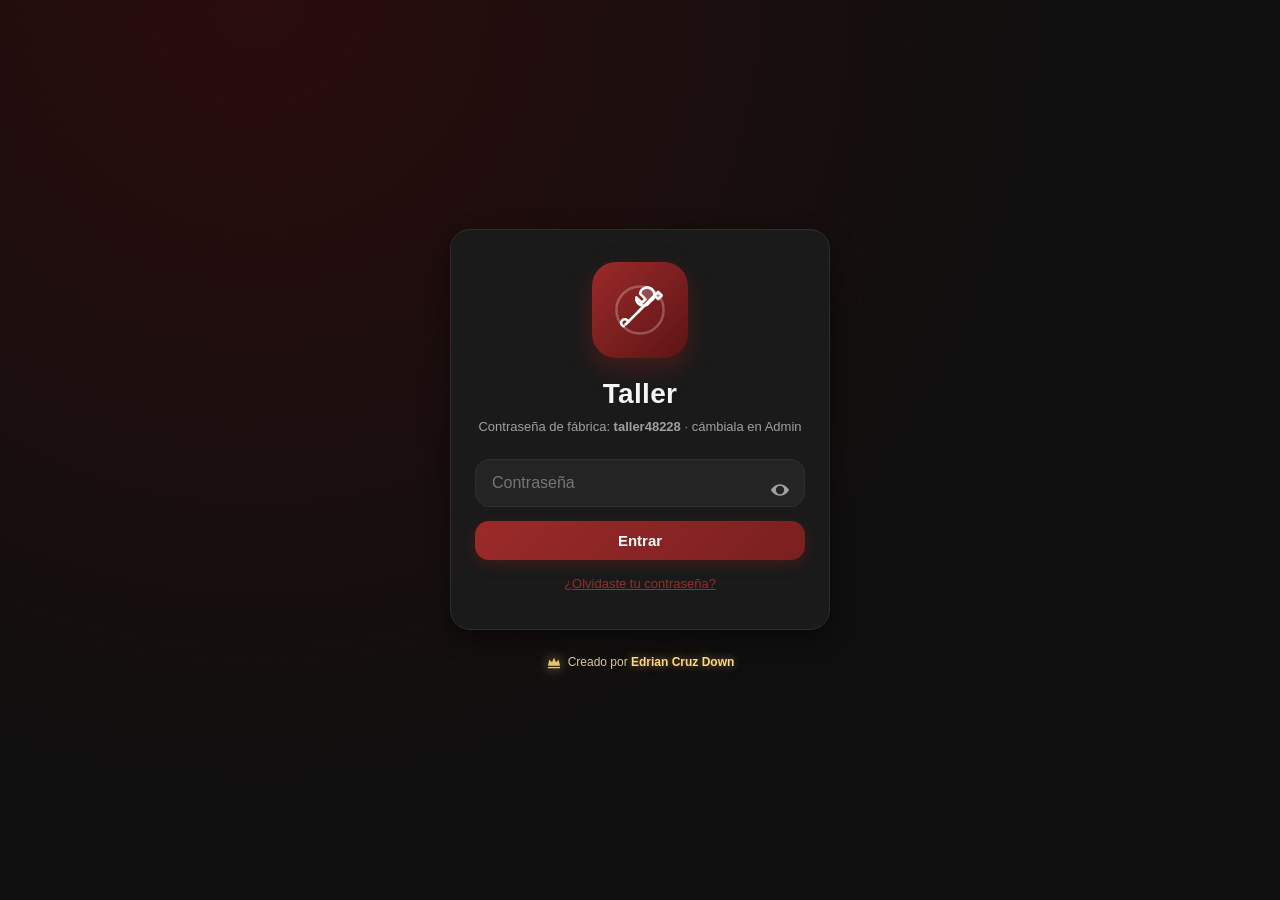
==== index.html @ 6f490fac "Add files via upload" ====
<!DOCTYPE html>
<html lang="es">
<head>
  <meta charset="UTF-8" />
  <meta name="viewport" content="width=device-width, initial-scale=1, viewport-fit=cover" />
  <meta name="theme-color" content="#1a1a1a" />
  <meta name="color-scheme" content="dark" />
  <title>Taller</title>
  <link rel="manifest" href="manifest.json" />
  <link rel="icon" href="icons/favicon-32.png" sizes="32x32" type="image/png" />
  <link rel="icon" href="icons/icon-192.png" sizes="192x192" type="image/png" />
  <link rel="apple-touch-icon" href="icons/icon-192.png" />
  <!-- iOS: instalar en pantalla de inicio con aspecto de app nativa -->
  <meta name="apple-mobile-web-app-capable" content="yes" />
  <meta name="mobile-web-app-capable" content="yes" />
  <meta name="apple-mobile-web-app-status-bar-style" content="black-translucent" />
  <meta name="apple-mobile-web-app-title" content="Taller" />
  <link rel="stylesheet" href="css/styles.min.css?v=56e" />
  <!-- ===== SPLASH v54 (inline: se pinta ANTES de descargar cualquier JS) =====
       Anillo de progreso circular (conic-gradient) + logo con halo pulsante,
       brillo de barrido y fundido de salida. Rápido de pintar: solo CSS. -->
  <style>
    #edrSplash{position:fixed;inset:0;z-index:9999;display:flex;flex-direction:column;align-items:center;justify-content:center;gap:16px;background:radial-gradient(120% 120% at 50% 0%,#151515 0%,#0d0d0d 55%,#0a0a0a 100%);color:#e8e8e8;font-family:system-ui,-apple-system,'Segoe UI',Roboto,sans-serif;transition:opacity .4s ease}
    #edrSplash.done{opacity:0;pointer-events:none}
    #edrSplash .sp-wrap{position:relative;width:104px;height:104px;display:flex;align-items:center;justify-content:center}
    #edrSplash .sp-ring{position:absolute;inset:0;border-radius:50%;
      background:conic-gradient(#e05555 calc(var(--sp,0)*1%),rgba(255,255,255,.09) 0);
      -webkit-mask:radial-gradient(farthest-side,transparent calc(100% - 7px),#000 calc(100% - 6px));
      mask:radial-gradient(farthest-side,transparent calc(100% - 7px),#000 calc(100% - 6px));
      animation:sp-spin 14s linear infinite;transition:background .3s ease}
    @keyframes sp-spin{to{transform:rotate(1turn)}}
    #edrSplash .sp-logo{width:84px;height:84px;border-radius:22px;position:relative;overflow:hidden;background:linear-gradient(145deg,#1f1f1f,#141414);border:1px solid rgba(255,255,255,.08);box-shadow:0 12px 40px rgba(0,0,0,.55),0 0 0 0 rgba(224,85,85,.35),inset 0 1px 0 rgba(255,255,255,.06);display:flex;align-items:center;justify-content:center;color:#e05555}
    #edrSplash .sp-logo::after{content:'';position:absolute;inset:0;background:linear-gradient(105deg,transparent 40%,rgba(255,255,255,.14) 50%,transparent 60%);transform:translateX(-120%);animation:sp-shine 2.6s ease-in-out infinite}
    @keyframes sp-shine{60%,100%{transform:translateX(120%)}}
    #edrSplash .sp-logo svg{width:50px;height:50px;animation:sp-pulse 2.2s ease-in-out infinite;filter:drop-shadow(0 2px 8px rgba(224,85,85,.45))}
    @keyframes sp-pulse{0%,100%{transform:scale(1);opacity:1}50%{transform:scale(.93);opacity:.8}}
    #edrSplash .sp-name{font-size:26px;font-weight:800;letter-spacing:.5px;background:linear-gradient(90deg,#fff 40%,#e05555 90%);-webkit-background-clip:text;background-clip:text;color:transparent}
    #edrSplash .sp-msg{font-size:12.5px;color:#9a9a9a;min-height:16px;letter-spacing:.2px}
    #edrSplash .sp-pct{font-size:11px;color:#7c7c7c;font-variant-numeric:tabular-nums;letter-spacing:.8px}
    #edrSplash .sp-ver{position:absolute;bottom:22px;font-size:10.5px;color:#5a5a5a;letter-spacing:1.5px}
    @media (prefers-reduced-motion:reduce){#edrSplash .sp-ring,#edrSplash .sp-logo::after,#edrSplash .sp-logo svg{animation:none}}
  </style>
</head>
<body>
  <!-- SPLASH: se oculta desde app.js tras el primer render real -->
  <div id="edrSplash" aria-hidden="true">
    <div class="sp-wrap">
      <div class="sp-ring" id="spRing"></div>
      <div class="sp-logo">
        <svg viewBox="0 0 64 64" xmlns="http://www.w3.org/2000/svg">
          <g fill="none" stroke="currentColor" stroke-width="2.8" stroke-linecap="round" stroke-linejoin="round">
            <circle cx="32" cy="32" r="26" stroke-opacity=".25"/>
            <path d="M16 48 L36 28" />
            <path d="M14 50 a4 4 0 1 1 5 -5" />
            <path d="M44 22 a8 8 0 1 0 -12 -8 l6 6 -4 4 -6 -6 a8 8 0 0 0 12 8 z" fill="currentColor" fill-opacity=".2"/>
            <path d="M50 14 L30 34" />
            <path d="M52 12 l4 4 -4 4 -4 -4 z" fill="currentColor" fill-opacity=".3"/>
          </g>
        </svg>
      </div>
    </div>
    <div class="sp-name">Taller</div>
    <div class="sp-msg" id="spMsg">Preparando almacenamiento…</div>
    <div class="sp-pct" id="spPct">0%</div>
    <div class="sp-ver">EDR · v55</div>
  </div>
  <!-- LOGIN -->
  <section id="loginScreen" class="login-screen hidden">
    <div class="login-card">
      <div class="logo-circle" id="loginLogo"></div>
      <h1 id="loginTitle" class="brand-name">Taller</h1>
      <p class="muted">Acceso del técnico</p>
      <div class="pwd-wrap">
        <input type="password" id="loginPass" placeholder="Contraseña" autocomplete="current-password" />
        <button type="button" class="pwd-eye" data-pwd-toggle aria-label="Mostrar contraseña">
          <svg viewBox="0 0 24 24" class="ico eye-on"><path d="M12 5c-7 0-11 7-11 7s4 7 11 7 11-7 11-7-4-7-11-7zm0 12a5 5 0 1 1 0-10 5 5 0 0 1 0 10zm0-8a3 3 0 1 0 0 6 3 3 0 0 1 0-6z"/></svg>
          <svg viewBox="0 0 24 24" class="ico eye-off"><path d="M2 4.3L3.3 3l18 18-1.3 1.3-3-3A12 12 0 0 1 12 20C5 20 1 13 1 13a17 17 0 0 1 4.4-5.1L2 4.3zM12 8a5 5 0 0 1 5 5c0 .7-.1 1.3-.4 1.9l-2-2A3 3 0 0 0 12 10c-.3 0-.6 0-.9.1l-2-2C9.7 8 10.8 8 12 8zm0-3c7 0 11 7 11 7a17 17 0 0 1-3.2 4l-1.4-1.4A14 14 0 0 0 21 13s-3.5-6-9-6c-.8 0-1.5.1-2.2.3L8.3 5.9C9.5 5.3 10.7 5 12 5z"/></svg>
        </button>
      </div>
      <button class="btn-primary" id="loginBtn">Entrar</button>
      <button type="button" id="forgotBtn" class="forgot-link">¿Olvidaste tu contraseña?</button>
      <p id="loginError" class="err hidden">Contraseña incorrecta</p>
    </div>
    <footer class="credit">
      <svg viewBox="0 0 24 24" class="crown"><path d="M3 18h18v2H3zm0-2l2-9 4 4 3-7 3 7 4-4 2 9H3z"/></svg>
      <span>Creado por <b>Edrian Cruz Down</b></span>
    </footer>
  </section>

  <!-- APP -->
  <div id="app" class="hidden">
    <header class="topbar">
      <div class="topbar-main">
        <div class="brand-block">
          <div class="brand-row">
            <div class="brand-logo" id="appLogo"></div>
            <h1 id="appTitle" class="brand-name">Taller</h1>
          </div>
          <div class="creator-row">
            <div class="creator-left">
              <svg viewBox="0 0 24 24" class="crown"><path d="M3 18h18v2H3zm0-2l2-9 4 4 3-7 3 7 4-4 2 9H3z"/></svg>
              <span>Creado por <b>Edrian Cruz Down</b></span>
            </div>
            <div class="creator-right" id="creatorContacts"></div>
          </div>
        </div>
        <div class="topbar-actions">
          <button class="icon-btn" id="headerSearchBtn" title="Buscar" aria-label="Buscar">
            <svg viewBox="0 0 24 24" class="ico"><path d="M21 20l-5.6-5.6a8 8 0 1 0-1.4 1.4L19.6 21.4 21 20zM4 10a6 6 0 1 1 12 0 6 6 0 0 1-12 0z"/></svg>
          </button>
          <button class="icon-btn" id="logoutBtn" title="Salir">
            <svg viewBox="0 0 24 24" class="ico"><path d="M10 17l-1.4-1.4 2.6-2.6H3v-2h8.2L8.6 8.4 10 7l5 5-5 5zm10 2H12v-2h8V5h-8V3h8a2 2 0 0 1 2 2v14a2 2 0 0 1-2 2z"/></svg>
          </button>
        </div>
      </div>
    </header>

    <main id="view"></main>

    <nav class="tabbar">
      <button class="tab active" data-view="dashboard">
        <svg viewBox="0 0 24 24" class="ico"><path d="M3 13h8V3H3v10zm0 8h8v-6H3v6zm10 0h8V11h-8v10zm0-18v6h8V3h-8z"/></svg>
        <span>Inicio</span>
      </button>
      <button class="tab" data-view="repairs">
        <svg viewBox="0 0 24 24" class="ico"><path d="M22 7l-5-5-3 3 5 5 3-3zM2 22l8.5-8.5 2.5 2.5L4.5 24.5 2 22zm10-10l5 5L7 27H2v-5l10-10z"/></svg>
        <span>Reparaciones</span>
      </button>
      <button class="tab" data-view="search" aria-label="Buscar">
        <svg viewBox="0 0 24 24" class="ico"><path d="M21 20l-5.6-5.6a8 8 0 1 0-1.4 1.4L19.6 21.4 21 20zM4 10a6 6 0 1 1 12 0 6 6 0 0 1-12 0z"/></svg>
        <span>Buscar</span>
      </button>
      <span class="tab tab-spacer" aria-hidden="true"></span>
      <button class="tab fab-tab" data-view="chooser" aria-label="Agregar">
        <svg viewBox="0 0 24 24" class="ico"><path d="M19 13h-6v6h-2v-6H5v-2h6V5h2v6h6v2z"/></svg>
      </button>
      <button class="tab" data-view="summary">
        <svg viewBox="0 0 24 24" class="ico"><path d="M5 9.2h3v9H5v-9zm5.5-5h3v14h-3v-14zM16 13h3v5.2h-3V13z"/></svg>
        <span>Resumen</span>
      </button>
      <button class="tab" data-view="sales">
        <svg viewBox="0 0 24 24" class="ico"><path d="M7 18a2 2 0 1 0 0 4 2 2 0 0 0 0-4zm10 0a2 2 0 1 0 0 4 2 2 0 0 0 0-4zM7.2 14.6l.9-1.6h7.5a2 2 0 0 0 1.8-1.1l3.2-6.1L18.8 5l-3.2 6H8.5L4.3 2H1v2h2l3.6 7.6-1.4 2.5C4.5 15.4 5.4 17 6.9 17H19v-2H7.4l-.2-.4z"/></svg>
        <span>Comp/Vent</span>
      </button>
      <button class="tab" data-view="admin">
        <svg viewBox="0 0 24 24" class="ico"><path d="M19.4 13a7.5 7.5 0 0 0 0-2l2-1.6-2-3.4-2.4 1a7 7 0 0 0-1.7-1l-.4-2.5h-4l-.4 2.5a7 7 0 0 0-1.7 1l-2.4-1-2 3.4 2 1.6a7.5 7.5 0 0 0 0 2l-2 1.6 2 3.4 2.4-1a7 7 0 0 0 1.7 1l.4 2.5h4l.4-2.5a7 7 0 0 0 1.7-1l2.4 1 2-3.4-2-1.6zM12 15.5a3.5 3.5 0 1 1 0-7 3.5 3.5 0 0 1 0 7z"/></svg>
        <span>Admin</span>
      </button>
    </nav>
  </div>

  <!-- Modal -->
  <div id="modal" class="modal hidden">
    <div class="modal-card">
      <button class="modal-close" id="modalClose">
        <svg viewBox="0 0 24 24" class="ico"><path d="M19 6.4L17.6 5 12 10.6 6.4 5 5 6.4 10.6 12 5 17.6 6.4 19 12 13.4 17.6 19 19 17.6 13.4 12z"/></svg>
      </button>
      <div id="modalBody"></div>
    </div>
  </div>

  <div id="toast" class="toast hidden"></div>

  <script src="js/db.min.js?v=56e"></script>
  <script src="js/sync.min.js?v=56e"></script>
  <script src="js/auth.min.js?v=56e"></script>
  <!-- v53: PWA no es crítico para el primer render → defer (no bloquea) -->
  <script src="js/install.min.js?v=56e" defer></script>
  <script src="js/ui.min.js?v=56e"></script>
  <script src="js/views.min.js?v=56e"></script>
  <script src="js/app.min.js?v=56e"></script>
  <script>
    // ====== Service Worker + auto-actualización (v40) ======
    // La app se actualiza sola: al abrir, al recuperar conexión, al
    // volver al primer plano (lo típico en móvil) y cada 6 h con la app
    // abierta. El SW nuevo se activa de inmediato (SKIP_WAITING), borra
    // la caché vieja, recarga y muestra el aviso de versión nueva.
    (function(){
      if (!('serviceWorker' in navigator)) return;
      var hadController = !!navigator.serviceWorker.controller;
      var reloaded = false;

      navigator.serviceWorker.addEventListener('controllerchange', function(){
        // Solo recarga si este documento YA estaba controlado por un SW
        // anterior (evita el flash de la primera instalación) y no está
        // en medio de rellenar un formulario.
        if (reloaded || !hadController) return;
        var busy = document.querySelector('.modal:not(.hidden) form, .form-sheet:not(.hidden) form, form.dirty');
        if (busy){
          try{ UI.toast('✓ Nueva versión descargada. Se aplicará al cerrar esta pantalla.'); }catch(_){}
          return;
        }
        reloaded = true;
        try{ UI.toast('⟳ Nueva versión — actualizando…'); }catch(_){}
        setTimeout(function(){ location.reload(); }, 700);
      });

      window.addEventListener('load', function(){
        var regPromise = navigator.serviceWorker.register('sw.js', {updateViaCache:'none'}).then(function(reg){
          if (reg.waiting && navigator.serviceWorker.controller) reg.waiting.postMessage('SKIP_WAITING');
          reg.addEventListener('updatefound', function(){
            var nw = reg.installing;
            if (!nw) return;
            nw.addEventListener('statechange', function(){
              if (nw.state === 'installed' && navigator.serviceWorker.controller) nw.postMessage('SKIP_WAITING');
            });
          });
          return reg;
        }).catch(function(){ return null; });
        regPromise.then(function(reg){ if (reg) reg.update(); });

        function checkForUpdate(reg){ if (reg) reg.update(); }
        // Sondeo: al recuperar red / al volver al primer plano / cada 6 h
        window.addEventListener('online', function(){ regPromise.then(checkForUpdate); });
        document.addEventListener('visibilitychange', function(){
          if (document.visibilityState === 'visible') regPromise.then(checkForUpdate);
        });
        setInterval(function(){ regPromise.then(checkForUpdate); }, 6*60*60*1000);

        // Aviso "actualizada": compara la versión del SW activo con la
        // última que vio este dispositivo (localStorage).
        var tries = 0;
        function checkVersion(){
          var sw = navigator.serviceWorker.controller;
          if (!sw){
            if (++tries < 5) setTimeout(checkVersion, 1500);
            return;
          }
          var seen = null;
          try{ seen = localStorage.getItem('edr_sw_v'); }catch(_){}
          var onv = function(e){
            if (!e.data || e.data.type !== 'VERSION') return;
            navigator.serviceWorker.removeEventListener('message', onv);
            if (e.data.v && seen && String(seen) !== String(e.data.v)){
              try{ UI.toast('✓ App actualizada a la versión ' + e.data.v); }catch(_){}
            }
            try{ localStorage.setItem('edr_sw_v', String(e.data.v)); }catch(_){}
          };
          navigator.serviceWorker.addEventListener('message', onv);
          sw.postMessage('GET_VERSION');
        }
        checkVersion();
      });
    })();
  </script>
</body>
</html>
---- css/styles.min.css ----
:root{--bg:#0f0f0f;--surface:#1a1a1a;--surface-2:#242424;--border:#2e2e2e;--text:#f5f5f5;--muted:#a0a0a0;--primary:#7a1f1f;--primary-2:#5c1414;--primary-glow:#9b2a2a;--accent:#c0392b;--success:#1f7a3a;--warn:#b8860b;--danger:#a02020;--brown:#a16a3c;--brown-glow:#c08858;--radius:14px;--shadow:0 8px 24px rgba(0,0,0,.45);--font:-apple-system,BlinkMacSystemFont,'Segoe UI',Roboto,Helvetica,Arial,sans-serif;}*{box-sizing:border-box;-webkit-tap-highlight-color:transparent}html,body{margin:0;padding:0;background:var(--bg);color:var(--text);font-family:var(--font);font-size:16px;line-height:1.45;min-height:100vh;overflow-x:hidden;width:100%;max-width:100vw}.hidden{display:none!important}button{font-family:inherit}input,select,textarea{font-family:inherit;font-size:16px;max-width:100%}.ico{width:26px;height:26px;fill:currentColor;display:block;flex-shrink:0}.ico.lg{width:40px;height:40px}.crown{width:14px;height:14px;fill:var(--primary-glow);flex-shrink:0;filter:drop-shadow(0 0 4px rgba(155,42,42,.55))}.crown.small{width:14px;height:14px}.brand-name .w2{color:var(--primary-glow);font-weight:700;text-shadow:0 0 12px rgba(155,42,42,.35)}.login-screen{min-height:100vh;display:flex;flex-direction:column;align-items:center;justify-content:center;padding:24px;background:radial-gradient(circle at 20% 0%,#2a0c0c 0%,#0f0f0f 60%);}.login-card{width:100%;max-width:380px;background:var(--surface);border:1px solid var(--border);border-radius:20px;padding:32px 24px;text-align:center;box-shadow:var(--shadow)}.logo-circle{width:96px;height:96px;border-radius:24px;background:linear-gradient(135deg,var(--primary-glow),var(--primary-2));display:flex;align-items:center;justify-content:center;margin:0 auto 16px;box-shadow:0 10px 26px rgba(122,31,31,.45)}.logo-circle svg{width:58px;height:58px;color:#fff;fill:#fff}.login-card h1{margin:0 0 4px;font-size:28px;font-weight:800;letter-spacing:.3px}.muted{color:var(--muted);font-size:13px;margin:0 0 22px}.login-card input{width:100%;padding:14px 16px;border-radius:14px;border:1px solid var(--border);background:var(--surface-2);color:var(--text);margin-bottom:14px;outline:none}.login-card input:focus{border-color:var(--primary-glow)}.btn-primary{width:100%;padding:14px;border:0;border-radius:14px;color:#fff;font-weight:600;font-size:15px;background:linear-gradient(135deg,var(--primary-glow),var(--primary));cursor:pointer;box-shadow:0 4px 14px rgba(122,31,31,.4);transition:transform .1s}.btn-primary:active{transform:scale(.98)}.btn-secondary{width:100%;padding:13px;border:1px solid var(--border);border-radius:14px;color:var(--text);background:var(--surface-2);cursor:pointer;font-weight:500}.btn-danger{background:linear-gradient(135deg,#c0392b,#7a1f1f)!important}.btn-inline{width:auto;padding:10px 16px;display:inline-flex;align-items:center;gap:6px}.btn-inline .ico{width:18px;height:18px}.err{color:#ff6b6b;font-size:13px;margin-top:10px}.credit{margin-top:24px;color:var(--muted);font-size:12px;display:flex;align-items:center;gap:6px}.topbar{position:fixed;top:0;left:0;right:0;z-index:20;background:var(--surface);border-bottom:1px solid var(--border);padding-top:env(safe-area-inset-top);}.topbar-main{display:flex;align-items:flex-start;justify-content:space-between;padding:10px 14px 8px;gap:8px}.brand-block{flex:1;min-width:0;display:flex;flex-direction:column;gap:2px}.brand-row{display:flex;align-items:center;gap:10px;min-width:0}.brand-logo{width:38px;height:38px;border-radius:10px;flex-shrink:0;background:linear-gradient(135deg,var(--primary-glow),var(--primary-2));display:flex;align-items:center;justify-content:center;box-shadow:0 4px 10px rgba(122,31,31,.4)}.brand-logo svg{width:26px;height:26px;color:#fff;fill:#fff}.brand-name{margin:0;font-size:20px;font-weight:800;letter-spacing:.3px;min-width:0;overflow:hidden;text-overflow:ellipsis;white-space:nowrap;flex:1}.creator-row{display:flex;align-items:center;justify-content:space-between;gap:8px;padding-left:0;margin-top:2px;font-size:11px;color:var(--muted);flex-wrap:nowrap;min-width:0}.creator-left{display:flex;align-items:center;gap:5px;min-width:0;overflow:hidden;flex:1 1 auto}.creator-left b{color:var(--primary-glow);font-weight:700;white-space:nowrap;overflow:hidden;text-overflow:ellipsis;text-shadow:0 0 8px rgba(155,42,42,.35)}.creator-right{display:inline-flex;align-items:center;gap:4px;flex:0 0 auto;margin-left:auto}.creator-chip{display:inline-flex;align-items:center;justify-content:center;gap:4px;padding:0;width:30px;height:30px;border-radius:8px;background:transparent;border:0;color:#e0d5b5;text-decoration:none;font-size:11px;font-weight:600}.creator-chip svg{width:18px;height:18px}.creator-chip.wa{color:#a8e3b3}.creator-chip.tel{color:#e8c46a}.creator-chip.sms{color:#8bb5ff}.creator-chip.icon-only{padding:0;width:30px;height:30px;justify-content:center;gap:0;border-radius:8px;background:transparent;border:0}.creator-chip.icon-only svg{width:18px;height:18px}.icon-btn{background:transparent;border:0;color:var(--text);padding:8px;border-radius:10px;cursor:pointer;flex-shrink:0}.icon-btn:active{background:var(--surface-2)}.icon-btn-sm{background:var(--surface-2);border:1px solid var(--border);color:var(--muted);width:38px;height:38px;border-radius:10px;display:flex;align-items:center;justify-content:center;cursor:pointer;flex-shrink:0}.icon-btn-sm .ico{width:18px;height:18px}.icon-btn-sm:hover{color:#ff6b6b}.form-close{position:fixed;top:calc(env(safe-area-inset-top) + 8px);right:10px;z-index:30;width:40px;height:40px;border-radius:50%;background:rgba(0,0,0,.55);backdrop-filter:blur(6px);border:1px solid var(--border);color:#fff;cursor:pointer;display:flex;align-items:center;justify-content:center;box-shadow:0 6px 18px rgba(0,0,0,.4)}.form-close .ico{width:20px;height:20px}main{padding:96px 16px 110px;max-width:720px;margin:0 auto;width:100%}@media(min-width:600px){main{padding-top:104px}}.tabbar{position:fixed;bottom:0;left:0;right:0;background:var(--surface);border-top:1px solid var(--border);display:flex;justify-content:space-around;align-items:center;padding:6px 4px calc(6px + env(safe-area-inset-bottom));z-index:10;width:100%;max-width:100vw;overflow:visible}.tab{flex:1 1 0;min-width:0;background:transparent;border:0;color:var(--muted);display:flex;flex-direction:column;align-items:center;gap:2px;padding:6px 2px;cursor:pointer;font-size:10.5px;font-weight:500;overflow:hidden;white-space:nowrap;text-overflow:ellipsis}.tab span{max-width:100%;overflow:hidden;text-overflow:ellipsis}.tab .ico{width:22px;height:22px}.tab.active{color:var(--primary-glow)}.tab.fab-tab{position:absolute;left:50%;top:0;transform:translate(-50%,-18px);background:linear-gradient(135deg,var(--primary-glow),var(--primary));color:#fff;width:54px;height:54px;border-radius:50%;flex:0 0 auto;box-shadow:0 8px 22px rgba(122,31,31,.55),0 0 0 4px var(--bg);padding:0;border:0}.tab.fab-tab .ico{width:28px;height:28px}.tab.fab-tab:active{transform:translate(-50%,-16px) scale(.96)}.tab.tab-spacer{flex:1 1 0;pointer-events:none;visibility:hidden}.section-title{font-size:13px;text-transform:uppercase;letter-spacing:1px;color:var(--muted);margin:20px 4px 10px;font-weight:600}.greeting{font-size:22px;font-weight:700;margin:4px 4px 16px}.greeting span{color:var(--primary-glow);text-shadow:0 0 12px rgba(155,42,42,.35)}.date-group-header,.group-divider{display:flex;align-items:center;gap:10px;margin:22px 2px 10px;color:var(--muted);font-size:11px;text-transform:uppercase;letter-spacing:1.5px;font-weight:700}.dg-line,.group-divider .dg-line{flex:1;height:1px;background:linear-gradient(90deg,transparent,var(--border) 30%,var(--border))}.group-divider .dg-line.right{background:linear-gradient(90deg,var(--border),var(--border) 70%,transparent)}.dg-label,.group-divider .dg-label{color:#e0e0e0}.dg-count{background:var(--surface-2);border:1px solid var(--border);color:var(--muted);padding:2px 8px;border-radius:10px;font-size:10px;letter-spacing:.5px}.stats-grid{display:grid;grid-template-columns:repeat(3,1fr);gap:10px;margin-bottom:8px}.stats-grid.two{grid-template-columns:repeat(2,1fr)}.stats-grid.three{grid-template-columns:repeat(3,1fr)}@media(max-width:520px){.stats-grid.three{grid-template-columns:repeat(2,1fr)}}.stat-card{background:var(--surface);border:1px solid var(--border);border-radius:var(--radius);padding:14px 10px;text-align:center;cursor:pointer;transition:transform .1s;min-width:0}.stat-card:active{transform:scale(.97)}.stat-card .ico{margin:0 auto 6px;color:var(--primary-glow)}.stat-card .stat-num{font-size:24px;font-weight:700}.stat-card .stat-lbl{font-size:11px;color:var(--muted);text-transform:uppercase;letter-spacing:.5px;margin-top:2px}.stat-card.warn .ico{color:#e8b94a}.stat-card.success .ico{color:#4cc973}.stat-card.inprogress .ico{color:#5fb0ff}.stat-card.delivered .ico{color:#9b7bff}.stat-card.cancelled .ico{color:#ff7b6b}.filter-bar{display:grid;grid-template-columns:1fr 1fr;gap:8px;margin-bottom:10px}@media(max-width:520px){.filter-bar{grid-template-columns:1fr}}.stat-card.pending .ico{color:#ff7b6b}.repair-card{background:var(--surface);border:1px solid var(--border);border-radius:var(--radius);padding:12px;margin-bottom:10px;display:flex;gap:12px;align-items:center;cursor:pointer}.repair-card:active{background:var(--surface-2)}.thumb{width:54px;height:54px;border-radius:50%;background:var(--surface-2);display:flex;align-items:center;justify-content:center;overflow:hidden;flex-shrink:0;border:1px solid var(--border)}.thumb img{width:100%;height:100%;object-fit:cover}.thumb .ico{color:var(--muted)}.repair-info{flex:1;min-width:0}.repair-info h3{margin:0 0 2px;font-size:15px;font-weight:600;white-space:nowrap;overflow:hidden;text-overflow:ellipsis}.repair-info p{margin:0;font-size:13px;color:var(--muted);white-space:nowrap;overflow:hidden;text-overflow:ellipsis}.repair-info .card-phones{display:flex;flex-wrap:wrap;gap:6px;margin-top:6px}.repair-info .card-phones .mini-action{display:inline-flex;align-items:center;gap:4px;padding:4px 8px;border-radius:999px;font-size:11px;font-weight:600;text-decoration:none;border:1px solid var(--border);background:var(--surface-2);color:var(--text)}.repair-info .card-phones .mini-action.call{color:#e8c46a;border-color:rgba(232,196,106,.35)}.repair-info .card-phones .mini-action.wa{color:#a8e3b3;border-color:rgba(76,201,115,.35)}.repair-info .card-phones .mini-action svg{width:11px;height:11px;fill:currentColor}.status{font-size:10px;text-transform:uppercase;letter-spacing:.5px;padding:4px 8px;border-radius:6px;font-weight:700;white-space:nowrap;margin-top:4px;display:inline-block}.status.pending{background:rgba(255,123,107,.15);color:#ff9b8b}.status.in_progress{background:rgba(232,185,74,.15);color:#e8b94a}.status.awaiting{background:rgba(108,160,255,.15);color:#8bb5ff}.status.completed{background:rgba(76,201,115,.15);color:#4cc973}.status.delivered{background:rgba(160,160,160,.15);color:#bbb}.form-group{margin-bottom:14px}.form-group>label{display:block;font-size:12px;color:var(--muted);margin-bottom:6px;font-weight:600;letter-spacing:.3px;text-transform:uppercase}.form-group input,.form-group select,.form-group textarea{width:100%;padding:12px 14px;border-radius:12px;border:1px solid var(--border);background:var(--surface-2);color:var(--text);outline:none}.form-group input:focus,.form-group select:focus,.form-group textarea:focus{border-color:var(--primary-glow)}.form-group textarea{resize:vertical;min-height:80px}.form-row{display:grid;grid-template-columns:1fr 1fr;gap:10px}.inline-check{display:inline-flex;align-items:center;gap:8px;font-size:13px;color:var(--text);text-transform:none;letter-spacing:0;cursor:pointer}.inline-check input{width:auto;margin:0;accent-color:var(--primary-glow)}.input-pill{width:100%;padding:14px 18px;border-radius:999px;border:1px solid var(--border);background:var(--surface-2);color:var(--text);outline:none;font-size:15px;font-weight:600;letter-spacing:.3px;box-shadow:inset 0 0 0 1px rgba(255,255,255,.02);transition:border-color .15s,box-shadow .15s}.input-pill:focus{border-color:var(--brown-glow);box-shadow:0 0 0 3px rgba(192,136,88,.18)}.select-elegant{position:relative;display:block;margin-bottom:12px}.select-elegant select{appearance:none;-webkit-appearance:none;-moz-appearance:none;width:100%;padding:12px 44px 12px 18px;background:linear-gradient(135deg,var(--surface),var(--surface-2));border:1px solid var(--border);border-radius:14px;color:var(--text);font-size:14px;font-weight:600;letter-spacing:.3px;cursor:pointer;outline:none;box-shadow:0 4px 12px rgba(0,0,0,.25)}.select-elegant select:focus{border-color:var(--brown-glow);box-shadow:0 0 0 3px rgba(192,136,88,.18)}.select-elegant::after{content:'';position:absolute;right:18px;top:50%;width:8px;height:8px;border-right:2px solid var(--brown-glow);border-bottom:2px solid var(--brown-glow);transform:translateY(-70%) rotate(45deg);pointer-events:none}.select-elegant .pill-dot{position:absolute;left:12px;top:50%;transform:translateY(-50%);width:8px;height:8px;border-radius:50%;background:var(--brown-glow);box-shadow:0 0 8px var(--brown-glow);pointer-events:none;display:none}.na-group .label-row{display:flex;align-items:center;justify-content:space-between;gap:8px;margin-bottom:6px;flex-wrap:wrap}.na-group .label-row>label{font-size:12px;color:var(--muted);font-weight:600;letter-spacing:.3px;text-transform:uppercase;margin:0}.na-pill{display:inline-flex;align-items:center;gap:6px;padding:5px 10px;background:var(--surface-2);border:1px solid var(--border);color:var(--muted);border-radius:999px;font-size:11px;font-weight:600;cursor:pointer;transition:all .15s;letter-spacing:.2px}.na-pill .dot{width:8px;height:8px;border-radius:50%;background:var(--border);box-shadow:inset 0 0 0 1px rgba(255,255,255,.05);transition:background .15s}.na-pill:hover{color:var(--text);border-color:#444}.na-pill[aria-pressed="true"]{background:linear-gradient(135deg,rgba(155,42,42,.18),rgba(122,31,31,.12));border-color:rgba(155,42,42,.6);color:#ffb8b8}.na-pill[aria-pressed="true"] .dot{background:#ff6b6b;box-shadow:0 0 8px rgba(255,107,107,.6)}.na-group.is-na .na-input{display:none}.na-group .na-placeholder{display:none}.na-group.is-na .na-placeholder{display:flex;align-items:center;gap:8px;padding:12px 14px;border:1px dashed rgba(155,42,42,.4);border-radius:10px;background:rgba(155,42,42,.05);color:#bd8c8c;font-size:13px;font-style:italic}.na-group.is-na .na-placeholder::before{content:'';width:6px;height:6px;border-radius:50%;background:#ff6b6b}.na-tag{display:inline-block;padding:3px 9px;border-radius:999px;background:rgba(155,42,42,.15);color:#ff9b9b;border:1px solid rgba(155,42,42,.35);font-size:11px;font-weight:600;letter-spacing:.3px}.phones-list{display:flex;flex-direction:column;gap:8px;margin-bottom:8px}.phone-row{display:flex;gap:8px;align-items:center}.phone-row input{flex:1;min-width:0}.phones-display{display:flex;flex-direction:column;gap:6px;align-items:flex-end}.phone-link{display:inline-flex;align-items:center;gap:6px;padding:6px 12px;border-radius:999px;background:linear-gradient(135deg,rgba(155,42,42,.18),rgba(122,31,31,.1));border:1px solid rgba(155,42,42,.4);color:#ffb8b8;text-decoration:none;font-weight:600;font-size:13px}.phone-link .ico{width:14px;height:14px}.phone-link:active{transform:scale(.97)}.link{color:var(--primary-glow);text-decoration:none}.photo-grid{display:grid;grid-template-columns:1fr 1fr;gap:10px;margin-bottom:14px}.photo-input{position:relative;aspect-ratio:1;border:2px dashed var(--border);border-radius:12px;background:var(--surface-2);display:flex;flex-direction:column;align-items:center;justify-content:center;cursor:pointer;color:var(--muted);overflow:hidden;text-align:center;padding:8px}.photo-input.has-img{border-style:solid;border-color:var(--primary-glow);padding:0}.photo-input img{width:100%;height:100%;object-fit:cover;cursor:zoom-in}.photo-input .ico{margin-bottom:6px}.photo-input span{font-size:11px;font-weight:600}.photo-input input[type=file]{position:absolute;inset:0;opacity:0;cursor:pointer}.photo-input.has-img input[type=file]{display:none}.photo-remove{position:absolute;top:6px;right:6px;background:rgba(0,0,0,.7);border:0;color:#fff;width:28px;height:28px;border-radius:50%;display:flex;align-items:center;justify-content:center;cursor:pointer;z-index:3}.photo-remove .ico{width:16px;height:16px}.photo-grid.single.compact{max-width:140px;margin-left:0}.photo-grid.single.compact .photo-input{aspect-ratio:1;border-radius:50%}.photo-grid.single.compact .photo-input.has-img{border-radius:50%}.photo-grid.single.compact .photo-input img{border-radius:50%}.client-audio-inline{margin-top:10px;display:flex;flex-direction:column;gap:8px;background:var(--surface);border:1px solid var(--border);border-radius:12px;padding:10px}.client-audio-inline .audio-controls{display:flex;flex-wrap:wrap;align-items:center;gap:8px}.rec-pulse{width:10px;height:10px;border-radius:50%;background:#ff5050;box-shadow:0 0 0 0 rgba(255,80,80,.6);animation:pulse 1.2s infinite}@keyframes pulse{0%{box-shadow:0 0 0 0 rgba(255,80,80,.5)}70%{box-shadow:0 0 0 10px rgba(255,80,80,0)}100%{box-shadow:0 0 0 0 rgba(255,80,80,0)}}.file-pill{display:inline-flex;align-items:center;gap:8px;padding:9px 14px;background:var(--surface-2);border:1px solid var(--border);border-radius:10px;color:var(--text);font-size:13px;font-weight:600;cursor:pointer;max-width:100%;white-space:nowrap;overflow:hidden;text-overflow:ellipsis}.file-pill .ico{width:18px;height:18px;color:var(--primary-glow);flex-shrink:0}.file-pill span{overflow:hidden;text-overflow:ellipsis;white-space:nowrap}.file-pill:hover{border-color:var(--primary-glow)}.audio-controls{display:flex;flex-wrap:wrap;align-items:center;gap:10px}.modal{position:fixed;inset:0;background:rgba(0,0,0,.7);display:flex;align-items:flex-end;justify-content:center;z-index:50;padding:0;animation:fade .15s}@keyframes fade{from{opacity:0}to{opacity:1}}.modal-card{background:var(--surface);width:100%;max-width:560px;max-height:92vh;overflow-y:auto;border-radius:20px 20px 0 0;padding:24px 18px;position:relative;animation:slideUp .2s}@keyframes slideUp{from{transform:translateY(20px);opacity:0}to{transform:translateY(0);opacity:1}}.modal-close{position:absolute;top:12px;right:12px;background:var(--surface-2);border:0;color:var(--text);width:36px;height:36px;border-radius:50%;display:flex;align-items:center;justify-content:center;cursor:pointer;z-index:2}@media(min-width:600px){.modal{align-items:center;padding:20px}.modal-card{border-radius:20px}}.detail-photos{display:grid;grid-template-columns:1fr 1fr;gap:8px;margin-bottom:14px}.detail-photos .thumb-big{aspect-ratio:1;border-radius:12px;background:var(--surface-2);overflow:hidden;display:flex;align-items:center;justify-content:center}.detail-photos img{width:100%;height:100%;object-fit:cover;cursor:zoom-in}.detail-row{display:flex;justify-content:space-between;padding:10px 0;border-bottom:1px solid var(--border);font-size:14px;gap:12px}.detail-row:last-child{border-bottom:0}.detail-row .lbl{color:var(--muted);flex-shrink:0}.detail-row .val{font-weight:500;text-align:right;max-width:65%;word-break:break-word}.btn-row{display:grid;grid-template-columns:1fr 1fr;gap:8px;margin-top:14px}.btn-row.three{grid-template-columns:1fr 1fr 1fr}.detail-photo-strip img{cursor:zoom-in}.client-photo-small{width:90px;height:90px;border-radius:50%;border:2px solid var(--primary-glow);overflow:hidden;margin:0 0 14px;display:flex}.client-photo-small img{width:100%;height:100%;object-fit:cover;cursor:zoom-in}.search-bar{display:flex;align-items:center;gap:8px;background:var(--surface);border:1px solid var(--border);border-radius:12px;padding:12px 14px;margin-bottom:14px}.search-bar input{background:transparent;border:0;outline:none;color:var(--text);flex:1;min-width:0}.search-bar .ico{color:var(--muted)}.admin-card{background:var(--surface);border:1px solid var(--border);border-radius:var(--radius);padding:16px;margin-bottom:12px}.admin-card h3{margin:0 0 4px;font-size:15px;font-weight:600}.admin-card p{margin:0 0 12px;font-size:13px;color:var(--muted)}.switch{position:relative;display:inline-block;width:48px;height:26px;flex-shrink:0}.switch input{display:none}.switch .slider{position:absolute;inset:0;background:var(--surface-2);border:1px solid var(--border);border-radius:13px;cursor:pointer;transition:.2s}.switch .slider::before{content:'';position:absolute;width:20px;height:20px;background:#888;border-radius:50%;top:2px;left:2px;transition:.2s}.switch input:checked + .slider{background:linear-gradient(135deg,var(--primary-glow),var(--primary));border-color:var(--primary)}.switch input:checked + .slider::before{background:#fff;left:24px}.row-between{display:flex;justify-content:space-between;align-items:center;gap:12px}.toast{position:fixed;bottom:90px;left:50%;transform:translateX(-50%);background:var(--surface);border:1px solid var(--border);color:var(--text);padding:12px 18px;border-radius:12px;box-shadow:var(--shadow);z-index:100;font-size:14px;animation:slideUp .2s;max-width:90%}.empty{text-align:center;padding:40px 20px;color:var(--muted)}.empty .ico.lg{margin:0 auto 12px;opacity:.4}.empty h3{margin:0 0 6px;color:var(--text);font-weight:600}.empty p{margin:0;font-size:13px}.small{font-size:12px}.multi-photo-grid{display:grid;grid-template-columns:repeat(3,1fr);gap:8px;margin-bottom:10px}.multi-photo-grid .photo-item{position:relative;aspect-ratio:1;border-radius:10px;overflow:hidden;border:1px solid var(--primary-glow);background:var(--surface-2)}.multi-photo-grid .photo-item img{width:100%;height:100%;object-fit:cover;cursor:zoom-in}.multi-photo-grid .muted{grid-column:1/-1}.photo-add-btn{position:relative;display:flex;align-items:center;justify-content:center;gap:8px;padding:14px;border:2px dashed var(--border);border-radius:12px;background:var(--surface-2);color:var(--muted);cursor:pointer;margin-bottom:8px;font-weight:600;font-size:13px}.photo-add-btn .ico{width:20px;height:20px}.photo-add-btn input[type=file]{position:absolute;inset:0;opacity:0;cursor:pointer}.photo-grid.single{grid-template-columns:1fr;max-width:200px}.detail-photo-strip{display:flex;gap:8px;overflow-x:auto;margin-bottom:14px;padding-bottom:4px}.client-photos-strip{display:flex;gap:8px;overflow-x:auto;margin-bottom:14px;padding-bottom:4px}.client-photos-strip img{width:84px;height:84px;flex:0 0 auto;object-fit:cover;border-radius:8px;border:1px solid var(--border);cursor:zoom-in}.detail-photo-strip img{height:140px;border-radius:10px;border:1px solid var(--border);flex-shrink:0}.chip-list{display:flex;flex-wrap:wrap;gap:6px}.chip-static{background:var(--surface-2);border:1px solid var(--border);color:var(--text);padding:6px 10px;border-radius:14px;font-size:12px;display:inline-flex;align-items:center;gap:6px}.chip-static button{background:transparent;border:0;color:var(--muted);font-size:16px;line-height:1;cursor:pointer;padding:0 2px}.chip-static button:hover{color:#ff6b6b}.admin-card .row-between h3 svg{display:inline-block;vertical-align:middle;width:18px;height:18px;margin-right:4px}.img-viewer{position:fixed;inset:0;background:rgba(0,0,0,.95);z-index:200;display:none;align-items:center;justify-content:center;padding:20px;animation:fade .2s}.img-viewer.open{display:flex}.img-viewer .iv-img{max-width:100%;max-height:90vh;object-fit:contain;border-radius:8px;box-shadow:0 20px 60px rgba(0,0,0,.6)}.img-viewer .iv-close{position:absolute;top:max(16px,env(safe-area-inset-top));right:16px;width:44px;height:44px;border-radius:50%;background:rgba(255,255,255,.1);border:1px solid rgba(255,255,255,.2);color:#fff;font-size:22px;cursor:pointer;display:flex;align-items:center;justify-content:center}.img-viewer .iv-prev,.img-viewer .iv-next{position:absolute;top:50%;transform:translateY(-50%);width:48px;height:48px;border-radius:50%;background:rgba(255,255,255,.08);border:1px solid rgba(255,255,255,.18);color:#fff;font-size:18px;cursor:pointer;display:flex;align-items:center;justify-content:center}.img-viewer .iv-prev{left:12px}.img-viewer .iv-next{right:12px}.img-viewer .iv-count{position:absolute;bottom:max(20px,env(safe-area-inset-bottom));left:50%;transform:translateX(-50%);color:rgba(255,255,255,.7);font-size:13px;letter-spacing:1px}.phone-picker{display:flex;flex-direction:column;gap:8px;margin-top:8px}.phone-picker .pp-row{display:flex;align-items:center;justify-content:space-between;background:var(--surface-2);border:1px solid var(--border);border-radius:12px;padding:10px 12px}.phone-picker .pp-num{font-weight:600}.phone-picker .pp-actions{display:flex;gap:6px}.phone-picker .pp-actions a{width:36px;height:36px;border-radius:10px;display:flex;align-items:center;justify-content:center;background:var(--surface);border:1px solid var(--border);color:var(--text)}.phone-picker .pp-actions a.call{color:#e8c46a}.phone-picker .pp-actions a.wa{color:#4cc973}.phone-picker .pp-actions a svg{width:18px;height:18px;fill:currentColor}.repair-info .card-phones .mini-action.sms{color:#8bb5ff;border-color:rgba(108,160,255,.35)}.phones-display .phone-link.sms{background:linear-gradient(135deg,rgba(108,160,255,.18),rgba(48,90,180,.12));border-color:rgba(108,160,255,.4);color:#bcd2ff}.phone-picker .pp-actions a.sms{color:#8bb5ff}.repair-card{position:relative}.card-delete{position:absolute;top:8px;right:8px;width:30px;height:30px;border-radius:50%;background:rgba(155,42,42,.15);border:1px solid rgba(155,42,42,.35);color:#ff9b9b;display:flex;align-items:center;justify-content:center;cursor:pointer;opacity:.85;transition:all .15s;z-index:2}.card-delete:hover{opacity:1;background:rgba(155,42,42,.35);color:#fff}.card-delete .ico{width:14px;height:14px}.btn-primary.btn-cancel{background:linear-gradient(135deg,#c0392b,#7a1f1f);box-shadow:0 4px 14px rgba(192,57,43,.4);display:flex;align-items:center;justify-content:center;gap:8px}.btn-primary.btn-cancel .ico{width:18px;height:18px}.logo-upload{display:flex;align-items:center;gap:14px;flex-wrap:wrap}.logo-preview{width:72px;height:72px;border-radius:16px;flex-shrink:0;background:linear-gradient(135deg,var(--primary-glow),var(--primary-2));display:flex;align-items:center;justify-content:center;box-shadow:0 6px 16px rgba(122,31,31,.4);overflow:hidden}.logo-preview svg{width:46px;height:46px;color:#fff;fill:#fff}.logo-preview img{width:100%;height:100%;object-fit:cover}.logo-actions{display:flex;flex-direction:column;gap:6px;flex:1;min-width:160px}.logo-actions .btn-secondary{width:auto}.confirm-overlay{position:fixed;inset:0;background:rgba(0,0,0,.72);z-index:300;display:flex;align-items:center;justify-content:center;padding:20px;animation:fade .15s}.confirm-card{background:var(--surface);border:1px solid var(--border);border-radius:18px;padding:22px;max-width:380px;width:100%;box-shadow:var(--shadow);animation:slideUp .2s}.confirm-card h3{margin:0 0 8px;font-size:17px}.confirm-card p{margin:0 0 18px;color:var(--muted);font-size:14px}.confirm-card .btn-row{margin-top:0}@media print{body *{visibility:hidden}#ticketPrintArea,#ticketPrintArea *{visibility:visible}#ticketPrintArea{position:absolute;left:0;top:0;width:100%;padding:24px;background:#fff;color:#000}}.brand-logo img,.logo-circle img{width:100%;height:100%;object-fit:cover;border-radius:inherit;display:block}:root{--gold:#e8c46a;--gold-glow:#ffd87a;}.crown{fill:var(--gold) !important;filter:drop-shadow(0 0 6px rgba(232,196,106,.7));width:16px;height:16px}.creator-left b{color:var(--gold-glow) !important;text-shadow:0 0 10px rgba(255,216,122,.55),0 0 2px rgba(0,0,0,.6);font-weight:800}.credit{color:#d8c89a}.credit b{color:var(--gold-glow);text-shadow:0 0 8px rgba(255,216,122,.5)}.btn-primary{padding:11px 14px}.btn-primary.btn-cancel{padding:11px 14px}.card-delete{display:none !important}.repair-info .card-phones.bottom-row{justify-content:flex-start;align-items:center}.repair-info .card-phones .mini-action.delete{margin-left:auto;color:#ff9b9b;border-color:rgba(155,42,42,.4);background:rgba(155,42,42,.12);padding:4px 8px;cursor:pointer}.repair-info .card-phones .mini-action.delete svg{width:13px;height:13px;fill:currentColor}.repair-info .card-phones .mini-action.delete:hover{background:rgba(155,42,42,.3);color:#fff}.btn-iconlbl{display:inline-flex !important;align-items:center !important;justify-content:center !important;gap:6px;cursor:pointer;width:auto !important}.btn-iconlbl .ico{width:18px;height:18px;display:inline-block}.btn-iconlbl>span{line-height:1}.preset-grid{display:grid;grid-template-columns:repeat(auto-fill,minmax(86px,1fr));gap:10px}.preset-tile{display:flex;flex-direction:column;align-items:center;gap:6px;padding:10px 6px;background:var(--surface-2);border:1px solid var(--border);border-radius:14px;color:var(--muted);cursor:pointer;transition:all .15s}.preset-tile:hover{color:var(--text);border-color:var(--primary-glow)}.preset-tile.active{border-color:var(--gold);background:linear-gradient(135deg,rgba(232,196,106,.12),rgba(122,31,31,.18));color:#fff;box-shadow:0 0 0 1px rgba(232,196,106,.35),0 6px 18px rgba(232,196,106,.18)}.preset-thumb{width:48px;height:48px;border-radius:12px;background:linear-gradient(135deg,var(--primary-glow),var(--primary-2));display:flex;align-items:center;justify-content:center;color:#fff}.preset-thumb svg{width:32px;height:32px;color:#fff;fill:currentColor}.preset-tile span{font-size:11px;font-weight:600;letter-spacing:.2px}.earn-grid{display:grid;grid-template-columns:repeat(auto-fit,minmax(140px,1fr));gap:10px;margin-top:10px}.earn-tile{display:flex;flex-direction:column;gap:4px;padding:12px 14px;background:var(--surface-2);border:1px solid var(--border);border-radius:14px}.earn-tile .el{font-size:11px;color:var(--muted);text-transform:uppercase;letter-spacing:.6px;font-weight:600}.earn-tile .ev{font-size:18px;font-weight:800;color:#fff}.earn-tile.gold{border-color:rgba(232,196,106,.45);background:linear-gradient(135deg,rgba(232,196,106,.12),rgba(122,31,31,.18))}.earn-tile.gold .ev{color:var(--gold-glow);text-shadow:0 0 12px rgba(255,216,122,.4)}.earn-tile.pending{border-color:rgba(255,123,107,.35)}.earn-tile.pending .ev{color:#ff9b8b}.label-card{background:linear-gradient(160deg,#1f1812,#161616);border:1px solid var(--gold);border-radius:16px;padding:16px;box-shadow:0 0 0 1px rgba(232,196,106,.18),0 12px 30px rgba(0,0,0,.5)}.label-card .lbl-id{font-family:'Courier New',monospace;font-weight:800;font-size:26px;color:var(--gold-glow);letter-spacing:2px;text-align:center;padding-bottom:10px;margin-bottom:10px;border-bottom:1px dashed rgba(232,196,106,.4);text-shadow:0 0 12px rgba(255,216,122,.5)}.label-card .lbl-row{display:grid;grid-template-columns:78px 1fr;gap:8px;padding:6px 0;font-size:14px;border-bottom:1px dashed rgba(255,255,255,.06)}.label-card .lbl-row:last-child{border-bottom:0}.label-card .lbl-row .k{color:var(--muted);text-transform:uppercase;letter-spacing:.5px;font-size:11px;font-weight:700;align-self:center}.label-card .lbl-row .v{color:#fff;font-weight:600;word-break:break-word}.topbar-actions{display:flex;align-items:center;gap:4px;flex-shrink:0}.warranty-tag{display:inline-block;margin-left:6px;padding:2px 8px;border-radius:999px;font-size:11px;font-weight:700;letter-spacing:.4px;text-transform:uppercase}.warranty-tag.active{background:rgba(76,201,115,.15);color:#7be0a0;border:1px solid rgba(76,201,115,.4)}.warranty-tag.expired{background:rgba(192,57,43,.15);color:#ff9b8b;border:1px solid rgba(192,57,43,.4)}.tx-stats-grid{display:grid;grid-template-columns:repeat(auto-fit,minmax(220px,1fr));gap:12px;margin-top:10px}.tx-stat-card{background:var(--surface);border:1px solid var(--border);border-radius:var(--radius);padding:16px 18px;display:flex;flex-direction:column;gap:10px;min-width:0}.tx-stat-card.gold{border-color:rgba(232,196,106,.45);background:linear-gradient(135deg,rgba(232,196,106,.10),rgba(122,31,31,.14))}.tx-stat-label{font-size:13px;text-transform:uppercase;letter-spacing:.7px;color:var(--muted);font-weight:800}.tx-stat-rows{display:flex;flex-direction:column;gap:6px;font-size:16px;color:#eee;font-weight:600}.tx-stat-rows b{color:#fff;font-weight:800;margin-left:6px;font-size:17px}.tx-stat-rows .dot{display:inline-block;width:10px;height:10px;border-radius:50%;margin-right:8px;vertical-align:middle}.tx-stat-rows .dot.sale{background:#4cc973}.tx-stat-rows .dot.purchase{background:#ff7b6b}.tx-stat-net{font-size:16px;font-weight:700;padding-top:8px;border-top:1px dashed rgba(255,255,255,.10)}.tx-stat-net b{font-size:18px;font-weight:800;margin-left:4px}.tx-stat-net.pos b{color:#7be0a0}.tx-stat-net.neg b{color:#ff9b8b}.tx-card{display:flex;align-items:center;gap:12px;padding:12px 14px;background:var(--surface);border:1px solid var(--border);border-radius:var(--radius);margin-bottom:8px;cursor:pointer;transition:transform .1s}.tx-card:active{transform:scale(.985)}.tx-card.sale{border-left:3px solid #4cc973}.tx-card.purchase{border-left:3px solid #ff7b6b}.tx-card .tx-info{flex:1;min-width:0}.tx-card .tx-info h3{margin:2px 0;font-size:15px;font-weight:700}.tx-card .tx-info p{margin:0}.tx-card .tx-head{display:flex;align-items:center;gap:8px}.tx-id{font-family:'Courier New',monospace;color:var(--muted);font-size:11px}.tx-badge{display:inline-block;padding:2px 8px;border-radius:999px;font-size:10.5px;font-weight:800;letter-spacing:.5px;text-transform:uppercase}.tx-badge.sale{background:rgba(76,201,115,.16);color:#7be0a0;border:1px solid rgba(76,201,115,.35)}.tx-badge.purchase{background:rgba(255,123,107,.16);color:#ff9b8b;border:1px solid rgba(255,123,107,.35)}.tx-amount{font-size:16px;font-weight:800;white-space:nowrap}.tx-amount.sale{color:#7be0a0;text-shadow:0 0 10px rgba(76,201,115,.25)}.tx-amount.purchase{color:#ff9b8b;text-shadow:0 0 10px rgba(192,57,43,.25)}.chooser-grid{display:grid;gap:10px;grid-template-columns:1fr}.chooser-tile{display:flex;flex-direction:column;align-items:flex-start;gap:4px;padding:14px 16px;border-radius:14px;cursor:pointer;text-align:left;background:var(--surface-2);border:1px solid var(--border);color:var(--text);transition:all .15s}.chooser-tile .ico{color:var(--primary-glow);margin-bottom:4px}.chooser-tile .ct-title{font-size:15px;font-weight:700}.chooser-tile .ct-sub{font-size:12px;color:var(--muted)}.chooser-tile:hover{border-color:var(--primary-glow);transform:translateY(-1px)}.chooser-tile.sale{border-left:3px solid #4cc973}.chooser-tile.sale .ico{color:#7be0a0}.chooser-tile.purchase{border-left:3px solid #ff7b6b}.chooser-tile.purchase .ico{color:#ff9b8b}.chooser-tile.repair{border-left:3px solid var(--primary-glow)}.acc-card{background:var(--surface);border:1px solid var(--border);border-radius:var(--radius);margin-bottom:10px;overflow:hidden;transition:border-color .15s}.acc-card.open{border-color:rgba(232,196,106,.45)}.acc-head{width:100%;display:grid;grid-template-columns:auto 1fr auto;align-items:center;gap:10px;padding:14px 16px;background:transparent;border:0;color:var(--text);cursor:pointer;text-align:left}.acc-head .acc-ico{color:var(--primary-glow);display:flex}.acc-head .acc-ico svg{width:22px;height:22px}.acc-head .acc-title{font-weight:700;font-size:15px;grid-column:2;line-height:1.1}.acc-head .acc-sub{display:block;font-size:11.5px;color:var(--muted);grid-column:2;margin-top:2px;font-weight:500;letter-spacing:.2px}.acc-head .acc-chev{width:10px;height:10px;border-right:2px solid var(--muted);border-bottom:2px solid var(--muted);transform:rotate(45deg);transition:transform .2s;margin-right:4px}.acc-card.open .acc-head .acc-chev{transform:rotate(-135deg);border-color:var(--gold-glow)}.acc-body{max-height:0;overflow:hidden;padding:0 16px;transition:max-height .25s ease,padding .2s}.acc-card.open .acc-body{max-height:2000px;padding:4px 16px 16px}.tx-profit{margin-left:8px;font-weight:700;font-size:12px}.tx-profit.pos{color:#7be0a0}.tx-profit.neg{color:#ff9b8b}.tx-stat-rows .dot.cost{background:#e8c46a}.profit-hint{margin-top:8px;display:flex;flex-direction:column;gap:4px;padding:10px 12px;border-radius:10px;background:var(--surface-2);border:1px dashed rgba(232,196,106,.35)}.profit-hint.hidden{display:none}.profit-hint .ph-row{display:flex;justify-content:space-between;font-size:13px;color:#ddd}.profit-hint .ph-row b{font-weight:800}.profit-hint .ph-row.pos b{color:#7be0a0}.profit-hint .ph-row.neg b{color:#ff9b8b}.cost-group label .muted{font-size:11px}.parts-list{display:flex;flex-direction:column;gap:8px;margin:4px 0 10px}.parts-empty{margin:6px 2px 0;font-style:italic;color:var(--muted)}.part-row{display:flex;gap:8px;align-items:stretch;background:var(--surface-2);border:1px solid var(--border);border-radius:12px;padding:8px 10px}.part-row .pr-main{flex:1;min-width:0;display:flex;flex-direction:column;gap:6px}.part-row .pr-name{background:transparent;border:0;border-bottom:1px solid var(--border);color:var(--text);padding:6px 2px;font-size:14px;font-weight:600;outline:none}.part-row .pr-name:focus{border-bottom-color:var(--primary-glow)}.part-row .pr-name{width:100%;max-width:100%;min-width:0}.part-row .select-elegant{margin-bottom:0}.part-row .select-elegant select{padding:10px 34px 10px 12px;font-size:13.5px}.part-row .pr-nums{min-width:0}@media(max-width:520px){.part-row{padding:8px}.part-row .pr-nums input{font-size:14px;padding:7px 6px}}.part-row .pr-nums input{background:var(--surface);border:1px solid var(--border);border-radius:8px;color:var(--text);padding:6px 8px;font-size:13px;outline:none;width:100%;max-width:100%;min-width:0}.part-row .pr-nums input:focus{border-color:var(--primary-glow)}.part-row .pr-rm{align-self:center;color:#ff9b8b}.part-row .pr-del{display:inline-flex;align-items:center;gap:6px;background:transparent;border:1px solid var(--border);border-radius:9px;color:#ff9b8b;padding:6px 10px;font-size:12.5px;font-weight:600;cursor:pointer;align-self:flex-start;margin-top:2px}.part-row .pr-del .ico{width:15px;height:15px}.part-row .pr-del:hover{border-color:#ff9b8b;background:rgba(255,107,107,.08)}.part-row .pr-del:active{transform:scale(.97)}.parts-summary{margin-top:10px;display:flex;justify-content:space-between;gap:12px;flex-wrap:wrap;padding:8px 12px;border-radius:10px;background:linear-gradient(135deg,rgba(232,196,106,.10),rgba(122,31,31,.10));border:1px dashed rgba(232,196,106,.35);font-size:12.5px;color:#ddd}.parts-summary.hidden{display:none}.parts-summary b{color:#fff;font-weight:800;margin-left:4px}.parts-show{display:flex;flex-direction:column;gap:6px;margin:4px 0 8px}.part-show{display:grid;grid-template-columns:1.4fr 1fr auto;gap:8px;align-items:center;padding:8px 10px;background:var(--surface-2);border:1px solid var(--border);border-radius:10px;font-size:13px}.part-show .ps-name{font-weight:700;color:#fff}.part-show .ps-meta{color:var(--muted);font-size:12px}.part-show .ps-total{font-weight:800;color:var(--gold-glow);text-align:right}.parts-show-foot{display:flex;justify-content:space-between;gap:10px;flex-wrap:wrap;font-size:12.5px;color:#ddd;margin-top:2px}.parts-show-foot b{color:#fff;font-weight:800;margin-left:4px}.xsmall{font-size:11px;line-height:1.45}.cv-grid{display:grid;grid-template-columns:repeat(auto-fit,minmax(220px,1fr));gap:10px;margin-top:8px}.cv-tile{background:var(--surface);border:1px solid var(--border);border-radius:14px;padding:12px 14px;display:flex;flex-direction:column;gap:8px}.cv-tile.gold{border-color:rgba(232,196,106,.45);background:linear-gradient(135deg,rgba(232,196,106,.10),rgba(122,31,31,.14))}.cv-tile-head{display:flex;justify-content:space-between;align-items:baseline;gap:8px;border-bottom:1px dashed rgba(255,255,255,.08);padding-bottom:6px}.cv-tile-label{font-size:10.5px;text-transform:uppercase;letter-spacing:.7px;color:var(--muted);font-weight:800}.cv-tile-profit{font-size:16px;font-weight:800}.cv-tile-profit.pos{color:#7be0a0;text-shadow:0 0 10px rgba(76,201,115,.2)}.cv-tile-profit.neg{color:#ff9b8b}.cv-tile-grid{display:grid;grid-template-columns:1fr 1fr;gap:6px 10px;font-size:11.5px}.cv-mini{display:flex;justify-content:space-between;align-items:baseline;gap:6px;padding:4px 6px;border-radius:8px;background:rgba(255,255,255,.025);border-left:2px solid transparent}.cv-mini span{color:var(--muted);font-size:10.5px;text-transform:uppercase;letter-spacing:.4px;font-weight:700}.cv-mini b{color:#fff;font-weight:800;font-size:12.5px}.cv-mini.sale{border-left-color:#4cc973}.cv-mini.repair{border-left-color:#7da7ff}.cv-mini.cost{border-left-color:#e8c46a}.cv-mini.buy{border-left-color:#ff7b6b}.cv-mini.count{border-left-color:rgba(255,255,255,.2)}.acc-badge{display:inline-flex;align-items:center;justify-content:center;min-width:18px;height:18px;padding:0 6px;margin-left:6px;border-radius:999px;font-size:11px;font-weight:800}.acc-badge.alert{background:rgba(255,123,107,.2);color:#ff9b8b;border:1px solid rgba(255,123,107,.45)}.stk-list{display:flex;flex-direction:column;gap:6px}.stk-row{display:grid;grid-template-columns:1fr auto;gap:8px;align-items:center;padding:8px 12px;background:var(--surface-2);border:1px solid var(--border);border-radius:10px}.stk-row.low{border-color:rgba(255,123,107,.5);background:linear-gradient(90deg,rgba(255,123,107,.10),var(--surface-2))}.stk-row.zero{opacity:.7}.stk-main{display:flex;flex-direction:column;gap:3px;min-width:0}.stk-name{font-weight:700;font-size:13.5px;color:#fff;white-space:nowrap;overflow:hidden;text-overflow:ellipsis}.stk-tags{display:flex;gap:6px;flex-wrap:wrap}.stk-tag{display:inline-block;padding:1px 7px;border-radius:999px;font-size:10.5px;font-weight:700;background:rgba(255,255,255,.05);color:var(--muted);border:1px solid var(--border)}.stk-tag.in{color:#7be0a0;border-color:rgba(76,201,115,.3)}.stk-tag.out{color:#ff9b8b;border-color:rgba(255,123,107,.3)}.stk-tag.alert{color:#fff;background:rgba(255,123,107,.35);border-color:transparent;text-transform:uppercase;letter-spacing:.4px}.stk-side{display:flex;align-items:center;gap:8px}.stk-stock{font-weight:800;font-size:18px;color:var(--gold-glow);min-width:34px;text-align:right}.stk-row.low .stk-stock{color:#ff9b8b;text-shadow:0 0 12px rgba(192,57,43,.3)}.stk-min{width:54px;background:var(--surface);border:1px solid var(--border);border-radius:8px;color:var(--text);padding:4px 6px;font-size:12px;text-align:center;outline:none}.stk-min:focus{border-color:var(--primary-glow)}.warn{color:#ff9b8b}.forgot-link{background:none;border:0;color:var(--primary-glow);font-size:13px;margin-top:10px;cursor:pointer;text-decoration:underline;padding:6px;width:100%}.forgot-link:hover{color:var(--brown-glow)}.admin-menu{display:grid;grid-template-columns:repeat(4,minmax(0,1fr));gap:10px;margin-bottom:18px}.admin-menu .adm-tile{min-width:0}@media (max-width:560px){.admin-menu{gap:6px}.adm-tile{padding:8px 4px;min-height:76px}.adm-tile .adm-ico svg{width:20px;height:20px}.adm-tile .adm-t{font-size:11px}.adm-tile .adm-s{font-size:9.5px;line-height:1.15}}@media (max-width:380px){.adm-tile .adm-s{display:none}.adm-tile{min-height:64px}}.adm-tile{background:linear-gradient(135deg,var(--surface-2),var(--surface));border:1px solid var(--border);border-radius:14px;padding:14px 6px;display:flex;flex-direction:column;align-items:center;justify-content:flex-start;gap:6px;cursor:pointer;color:var(--text);transition:transform .12s,border-color .15s,box-shadow .15s;text-align:center;min-height:96px;min-width:0;overflow:hidden;word-break:break-word}.adm-tile:hover,.adm-tile:active{border-color:var(--primary-glow);transform:translateY(-2px);box-shadow:0 6px 18px rgba(122,31,31,.25)}.adm-tile .adm-ico{color:var(--primary-glow);display:flex}.adm-tile .adm-ico svg{width:26px;height:26px}.adm-tile .adm-t{font-weight:700;font-size:13px;line-height:1.15}.adm-tile .adm-s{font-size:11px;color:var(--muted);line-height:1.2}.audit-card{border-left:3px solid var(--primary-glow);background:linear-gradient(90deg,rgba(122,31,31,.10),var(--surface))}.btn-audit{display:flex;align-items:center;justify-content:center;gap:10px;padding:14px;font-size:15px;letter-spacing:.4px;background:linear-gradient(135deg,var(--primary),var(--primary-glow));border:0;border-radius:14px;color:#fff;font-weight:700;cursor:pointer;box-shadow:0 8px 20px rgba(122,31,31,.30);transition:transform .1s,box-shadow .15s;width:100%}.btn-audit:hover{transform:translateY(-1px);box-shadow:0 10px 24px rgba(122,31,31,.40)}.btn-audit .audit-ico{display:flex}.btn-audit .audit-ico svg{width:20px;height:20px;fill:currentColor}.audit-badge{display:inline-block;padding:3px 10px;border-radius:999px;font-size:11px;font-weight:700;letter-spacing:.4px;margin-left:6px;vertical-align:middle}.audit-badge.ok{background:rgba(76,201,115,.18);color:#4cc973;border:1px solid rgba(76,201,115,.35)}.audit-badge.warn{background:rgba(232,185,74,.18);color:#e8b94a;border:1px solid rgba(232,185,74,.35)}.audit-grid{display:grid;grid-template-columns:repeat(2,1fr);gap:8px;margin:10px 0 14px}.audit-tile{background:var(--surface-2);border:1px solid var(--border);border-radius:12px;padding:10px;display:flex;flex-direction:column;gap:2px}.audit-tile span{font-size:11px;color:var(--muted);text-transform:uppercase;letter-spacing:.4px;font-weight:600}.audit-tile b{font-size:16px;font-weight:700}.audit-tile em{font-style:normal;font-size:11px;color:var(--muted)}.audit-tile.gold{background:linear-gradient(135deg,rgba(224,213,181,.10),var(--surface-2));border-color:rgba(224,213,181,.3)}.audit-tile.gold b{color:#e0d5b5}.audit-issues{margin:6px 0 0;padding-left:18px;font-size:13px;color:#e8b94a}.audit-issues li{margin-bottom:4px}.admin-card.flash{animation:flashCard 1.4s ease}@keyframes flashCard{0%{box-shadow:0 0 0 0 rgba(155,42,42,.55)}50%{box-shadow:0 0 0 6px rgba(155,42,42,.18)}100%{box-shadow:0 0 0 0 rgba(155,42,42,0)}}.sq-list{display:flex;flex-direction:column;gap:8px;margin-top:6px}.sq-row{display:grid;grid-template-columns:1fr 1fr auto;gap:8px;align-items:center}.sq-row input{padding:10px 12px;border-radius:10px;border:1px solid var(--border);background:var(--surface-2);color:var(--text);width:100%;outline:none}.sq-row input:focus{border-color:var(--primary-glow)}@media(max-width:520px){.sq-row{grid-template-columns:1fr auto}.sq-row .sq-a{grid-column:1/-1}}.cv-tile{font-size:12.5px}.cv-tile-label{font-size:12px}.cv-tile-profit{font-size:14px}.cv-mini b{font-size:12.5px}.cv-tile{min-width:0;overflow:hidden}.cv-tile-head{flex-wrap:wrap;row-gap:2px}.cv-tile-label{min-width:0;flex:1 1 auto;overflow:hidden;text-overflow:ellipsis;white-space:nowrap}.cv-tile-profit{flex:0 0 auto;white-space:nowrap;font-variant-numeric:tabular-nums}.cv-tile-grid{grid-template-columns:repeat(auto-fit,minmax(110px,1fr));}.cv-mini{min-width:0;flex-wrap:wrap;row-gap:2px}.cv-mini span{min-width:0;flex:1 1 auto;overflow:hidden;text-overflow:ellipsis;white-space:nowrap}.cv-mini b{flex:0 0 auto;white-space:nowrap;font-variant-numeric:tabular-nums}@media (max-width:380px){.cv-mini{flex-direction:column;align-items:flex-start}.cv-mini b{align-self:flex-end}}.photo-add-row{display:grid;grid-template-columns:1fr 1fr;gap:8px;margin-top:8px;}.photo-add-btn.cam,.photo-add-btn.gal{margin-top:0;}.photo-add-btn.cam{border-color:rgba(232,196,106,.5);background:linear-gradient(135deg,rgba(232,196,106,.10),rgba(122,31,31,.10));}.client-photo-actions{display:flex;gap:8px;margin-top:6px;justify-content:center;flex-wrap:wrap;}.client-photo-actions.empty{width:100%}.cp-btn{display:inline-flex;align-items:center;gap:6px;padding:8px 12px;border-radius:10px;border:1px solid var(--border);background:rgba(255,255,255,.04);font-size:12.5px;font-weight:600;cursor:pointer;position:relative;color:inherit;}.cp-btn.cam{border-color:rgba(232,196,106,.45);background:linear-gradient(135deg,rgba(232,196,106,.10),rgba(122,31,31,.10));}.cp-btn input[type=file]{position:absolute;inset:0;opacity:0;cursor:pointer}.cp-btn .ico{width:18px;height:18px}.cp-mini{position:absolute;bottom:6px;display:inline-flex;align-items:center;justify-content:center;width:34px;height:34px;border-radius:50%;background:rgba(0,0,0,.55);backdrop-filter:blur(6px);border:1px solid rgba(255,255,255,.18);cursor:pointer;}.cp-mini:nth-child(1){left:8px}.cp-mini:nth-child(2){left:48px}.cp-mini input[type=file]{position:absolute;inset:0;opacity:0;cursor:pointer}.cp-mini .ico{width:18px;height:18px;color:#fff}.client-photo-box.has-img .client-photo-actions{position:absolute;left:0;bottom:8px;width:100%}.photo-input.has-img .cp-mini input[type=file]{display:block}.photo-input .client-photo-actions.empty{flex-direction:row;gap:6px;margin-top:8px;}.photo-input .cp-btn{padding:6px 8px;font-size:10.5px;border-radius:8px;}.photo-input .cp-btn .ico{width:14px;height:14px}.photo-input .cp-btn span{font-size:10.5px}.photo-input.has-img .client-photo-actions{position:absolute;left:50%;bottom:6px;transform:translateX(-50%);width:auto;margin:0;gap:6px;background:rgba(0,0,0,.55);padding:4px;border-radius:999px;backdrop-filter:blur(6px);}.photo-input.has-img .cp-mini{position:relative;left:auto;bottom:auto;width:30px;height:30px;}.earn-tile{display:flex;flex-direction:column;gap:2px}.earn-tile .er{display:block;font-size:10.5px;color:var(--muted);margin-top:2px;line-height:1.25;font-weight:500}.cv-range{margin:0 0 8px;font-size:10.5px;color:var(--muted);letter-spacing:.2px;font-weight:500}.cv-legend{margin-top:14px;padding:12px 14px;background:var(--surface-2);border:1px solid var(--border);border-radius:12px;font-size:12.5px;color:var(--muted);line-height:1.5}.cv-legend b{color:#fff}.cv-legend ul{margin:6px 0 0;padding-left:18px}.cv-legend li{margin:2px 0}.client-photo-wrap{margin-bottom:10px}.client-photo-preview{width:100%;max-width:180px;aspect-ratio:1;border-radius:14px;border:1.5px dashed var(--border);background:var(--surface-2);display:flex;flex-direction:column;align-items:center;justify-content:center;gap:6px;color:var(--muted);position:relative;overflow:hidden;}.client-photo-preview.has-img{border-style:solid;border-color:var(--primary-glow);padding:0}.client-photo-preview img{width:100%;height:100%;object-fit:cover;cursor:zoom-in}.client-photo-preview .ico{width:38px;height:38px;opacity:.7}.client-photo-preview .photo-remove{position:absolute;top:6px;right:6px;}.parts-list .part-row.stock-row .pr-cost{background:var(--surface-2);color:#fff;opacity:.85;cursor:not-allowed;}.gh-panel{background:linear-gradient(160deg,#1c1717 0%,#191414 100%);border:1px solid #3a2424;border-radius:18px;padding:18px;margin-top:14px}.gh-panel .gh-head{display:flex;align-items:center;gap:10px;margin-bottom:14px}.gh-panel .gh-head .gh-dot{width:10px;height:10px;border-radius:50%;background:#666;box-shadow:0 0 0 3px rgba(255,255,255,.04)}.gh-panel.gh-on .gh-dot{background:#4cc973;box-shadow:0 0 10px rgba(76,201,115,.7),0 0 0 3px rgba(76,201,115,.12)}.gh-panel.gh-err .gh-dot{background:#ff6b6b;box-shadow:0 0 10px rgba(255,107,107,.6),0 0 0 3px rgba(255,107,107,.12)}.gh-panel.gh-busy .gh-dot{background:#e8c46a;animation:ghPulse 1.1s infinite}@keyframes ghPulse{0%,100%{opacity:1}50%{opacity:.35}}.gh-panel .gh-status{font-size:13px;color:var(--muted);font-weight:500}.gh-actions{display:grid;grid-template-columns:repeat(2,1fr);gap:8px;margin-top:6px}.gh-actions .btn-secondary,.gh-actions .btn-primary{width:100%}.gh-log{margin-top:14px;background:#0c0a0a;border:1px solid #2a1f1f;border-radius:12px;font-family:ui-monospace,'SF Mono','Cascadia Code',Menlo,Consolas,monospace;font-size:12px;line-height:1.55;max-height:260px;overflow:auto;padding:10px 12px;color:#cfc8c4;scroll-behavior:smooth}.gh-log:empty::before{content:"Sin actividad todavía. Las operaciones aparecerán aquí en tiempo real.";color:#6a5e5e;font-style:italic}.gh-log .gh-line{display:flex;gap:8px;padding:2px 0;border-bottom:1px dashed rgba(255,255,255,.04)}.gh-log .gh-line:last-child{border-bottom:0}.gh-log .gh-t{color:#6a5e5e;flex-shrink:0;width:64px}.gh-log .gh-tag{flex-shrink:0;width:62px;font-weight:700;text-transform:uppercase;font-size:10.5px;letter-spacing:.5px}.gh-log .gh-msg{flex:1 1 auto;min-width:0;word-break:break-word;overflow-wrap:anywhere;white-space:pre-wrap}@media (max-width:560px){.gh-log{max-height:340px;font-size:11px}.gh-log .gh-line{flex-wrap:wrap}.gh-log .gh-t{width:auto}.gh-log .gh-tag{width:auto}.gh-log .gh-msg{flex-basis:100%;padding-left:2px}}.gh-log .lv-info .gh-tag{color:#7fb3ff}.gh-log .lv-ok .gh-tag{color:#7be0a0}.gh-log .lv-warn .gh-tag{color:#e8c46a}.gh-log .lv-err .gh-tag{color:#ff8a8a}.gh-log .lv-net .gh-tag{color:#c0a8ff}.gh-progress{height:4px;background:#221818;border-radius:99px;overflow:hidden;margin-top:10px;display:none}.gh-progress.on{display:block}.gh-progress>i{display:block;height:100%;width:0%;background:linear-gradient(90deg,var(--primary-glow),#e8c46a);transition:width .25s}.gh-meta{display:flex;flex-wrap:wrap;gap:6px;margin-top:10px}.gh-meta .pill{background:rgba(255,255,255,.04);border:1px solid rgba(255,255,255,.06);border-radius:99px;padding:4px 10px;font-size:11px;color:#cfc8c4}.gh-meta .pill b{color:#fff;margin-left:4px}.gh-log-actions{display:flex;justify-content:flex-end;gap:8px;margin-top:6px}.gh-log-actions button{background:transparent;border:0;color:var(--muted);font-size:12px;cursor:pointer;padding:4px 8px;border-radius:6px}.gh-log-actions button:hover{background:rgba(255,255,255,.04);color:var(--text)}.profit-hero{display:flex;flex-direction:column;gap:4px;padding:16px 18px;margin:6px 4px 16px;border-radius:16px;background:linear-gradient(135deg,rgba(76,201,115,.12),rgba(122,31,31,.12));border:1px solid var(--border);box-shadow:0 6px 20px rgba(0,0,0,.25)}.profit-hero .ph-label{font-size:12px;letter-spacing:1px;text-transform:uppercase;color:var(--muted);font-weight:600}.profit-hero .ph-amount{font-size:26px;font-weight:800;font-variant-numeric:tabular-nums}.profit-hero.pos .ph-amount{color:#7be0a0;text-shadow:0 0 14px rgba(76,201,115,.25)}.profit-hero.neg .ph-amount{color:#ff9b8b}.profit-hero .ph-help{font-size:11px;color:var(--muted)}.repairs-total-banner{display:flex;align-items:center;justify-content:space-between;gap:10px;background:linear-gradient(135deg,var(--surface-2),var(--surface));border:1px solid var(--border);border-radius:14px;padding:10px 14px;margin:0 0 12px;font-size:13px}.repairs-total-banner b{color:var(--primary-glow);font-size:18px;margin-left:6px}.repairs-total-banner .rtb-mini{display:flex;flex-wrap:wrap;gap:6px;justify-content:flex-end}.repairs-total-banner .rtb-mini span{font-size:11px;color:var(--muted);background:rgba(255,255,255,.04);padding:3px 8px;border-radius:999px;border:1px solid var(--border)}.repairs-total-banner .rtb-mini b{font-size:12px;margin-left:4px;color:var(--text)}.cv-quick-stats{display:grid;grid-template-columns:repeat(2,minmax(0,1fr));gap:8px;margin:6px 0 14px}.cv-quick-stats .qs{background:linear-gradient(135deg,var(--surface-2),var(--surface));border:1px solid var(--border);border-radius:14px;padding:10px 12px;min-width:0}.cv-quick-stats .qs .qs-l{font-size:11px;color:var(--muted);text-transform:uppercase;letter-spacing:.5px;display:block}.cv-quick-stats .qs .qs-v{display:block;font-size:18px;font-weight:800;margin-top:3px;overflow-wrap:anywhere}.cv-quick-stats .qs.pos .qs-v{color:#7be0a0}.cv-quick-stats .qs.neg .qs-v{color:#ff8a8a}.cv-quick-stats .qs.sale .qs-v{color:#9fdfff}.cv-quick-stats .qs.buy .qs-v{color:#ffb37a}.cv-quick-stats .qs .qs-sub{font-size:10.5px;color:var(--muted);display:block;margin-top:2px}@media (max-width:560px){.cv-quick-stats{grid-template-columns:repeat(2,minmax(0,1fr))}.cv-quick-stats .qs .qs-v{font-size:16px}}.card-phones.bottom-row{flex-wrap:wrap}html,body{max-width:100%;overflow-x:hidden}.tx-card,.repair-card,.admin-card,.acc-card,.cv-tile,.gh-panel{min-width:0;overflow-wrap:anywhere}.cv-periods{display:grid;grid-template-columns:repeat(2,minmax(0,1fr));gap:10px;margin:4px 0 14px}.cv-period{background:linear-gradient(135deg,var(--surface-2),var(--surface));border:1px solid var(--border);border-radius:14px;padding:12px;min-width:0}.cv-period.sale{border-color:rgba(127,179,255,.35);box-shadow:inset 0 0 0 1px rgba(127,179,255,.06)}.cv-period.buy{border-color:rgba(255,179,122,.35);box-shadow:inset 0 0 0 1px rgba(255,179,122,.06)}.cv-period-head{display:flex;align-items:center;justify-content:space-between;gap:8px;margin-bottom:8px;flex-wrap:wrap}.cv-period-title{font-size:12px;text-transform:uppercase;letter-spacing:.5px;color:var(--muted);font-weight:700}.cv-period-total{font-size:18px;font-weight:800;overflow-wrap:anywhere}.cv-period.sale .cv-period-total{color:#9fdfff}.cv-period.buy .cv-period-total{color:#ffb37a}.cv-period-grid{display:grid;grid-template-columns:repeat(2,minmax(0,1fr));gap:6px}.cv-period-grid span{display:flex;flex-direction:column;background:rgba(255,255,255,.03);border:1px solid var(--border);border-radius:10px;padding:6px 8px;font-size:12px;min-width:0;overflow-wrap:anywhere}.cv-period-grid span b{font-size:10px;color:var(--muted);text-transform:uppercase;letter-spacing:.4px;font-weight:700;margin-bottom:2px}.cv-period-sub{font-size:11px;color:var(--muted);margin:8px 0 0}@media (max-width:560px){.cv-periods{grid-template-columns:1fr}.cv-period-total{font-size:17px}}.admin-card{min-width:0;overflow-wrap:anywhere}.cv-period-toggle{all:unset;display:block;width:100%;cursor:pointer;box-sizing:border-box;}.cv-period-toggle:focus-visible{outline:2px solid rgba(127,179,255,.6);outline-offset:2px;border-radius:10px}.cv-period-more{margin-left:6px;color:#9fdfff;font-weight:700;letter-spacing:.3px}.cv-period.buy .cv-period-more{color:#ffb37a}.cv-period.open .cv-period-more{opacity:.7}.cv-period-details{margin-top:10px;padding-top:10px;border-top:1px dashed rgba(255,255,255,.12);display:flex;flex-direction:column;gap:10px;}.cv-detail-summary{display:flex;flex-wrap:wrap;gap:6px 14px;justify-content:space-between;font-size:12px;color:var(--muted);}.cv-detail-summary b{color:#fff;font-weight:800;font-variant-numeric:tabular-nums}.cv-detail-summary b.pos{color:#7be29a}.cv-detail-summary b.neg{color:#ff8a7a}.cv-detail-list{display:flex;flex-direction:column;gap:6px;max-height:340px;overflow:auto;padding-right:2px}.cv-detail-row{all:unset;display:flex;align-items:center;justify-content:space-between;gap:10px;padding:8px 10px;border-radius:10px;cursor:pointer;background:rgba(255,255,255,.03);border:1px solid rgba(255,255,255,.06);transition:background .15s ease,transform .15s ease;}.cv-detail-row:hover{background:rgba(255,255,255,.06)}.cv-detail-row:active{transform:scale(.99)}.cd-main{display:flex;flex-direction:column;min-width:0;gap:2px;flex:1 1 auto}.cd-main b{color:#fff;font-weight:700;font-size:13px;overflow:hidden;text-overflow:ellipsis;white-space:nowrap}.cd-sub{color:var(--muted);font-size:11px}.cd-nums{display:flex;flex-direction:column;align-items:flex-end;gap:2px;flex:0 0 auto}.cd-total{font-weight:800;font-variant-numeric:tabular-nums;font-size:13px}.cd-total.sale{color:#9fdfff}.cd-total.buy{color:#ffb37a}.cd-meta{font-size:11px;color:var(--muted);font-variant-numeric:tabular-nums}.cd-meta b.pos{color:#7be29a}.cd-meta b.neg{color:#ff8a7a}.cd-meta b.muted{color:var(--muted)}.mb-list{display:flex;flex-direction:column;gap:10px}.mb-year{background:rgba(255,255,255,.03);border:1px solid rgba(255,255,255,.08);border-radius:14px;overflow:hidden;}.mb-year-head{all:unset;cursor:pointer;display:grid;grid-template-columns:auto 1fr auto auto;gap:10px;align-items:center;padding:12px 14px;width:100%;box-sizing:border-box;}.mb-year-head:focus-visible{outline:2px solid rgba(127,179,255,.6);outline-offset:-2px}.mb-year-name{font-weight:800;font-size:16px;color:#fff;letter-spacing:.3px}.mb-year-meta{display:flex;flex-wrap:wrap;gap:6px;justify-content:flex-start}.mb-pill{font-size:10.5px;font-weight:700;letter-spacing:.3px;padding:3px 8px;border-radius:999px;color:#fff;background:rgba(255,255,255,.06);border:1px solid rgba(255,255,255,.08);font-variant-numeric:tabular-nums;}.mb-pill.rep{color:#9fdfff;border-color:rgba(127,179,255,.35)}.mb-pill.swith{color:#7be29a;border-color:rgba(123,226,154,.35)}.mb-pill.sno{color:#ffd76a;border-color:rgba(255,215,106,.35)}.mb-year-total{font-weight:800;font-size:15px;font-variant-numeric:tabular-nums}.mb-year-total.pos{color:#7be29a}.mb-year-total.neg{color:#ff8a7a}.mb-year-chev{color:var(--muted);transition:transform .2s ease}.mb-year.open .mb-year-chev{transform:rotate(180deg)}.mb-year-body{display:flex;flex-direction:column;gap:8px;padding:0 12px 12px;border-top:1px dashed rgba(255,255,255,.1);}.mb-month{background:rgba(255,255,255,.025);border:1px solid rgba(255,255,255,.06);border-radius:12px;padding:10px 12px;}.mb-month-head{display:flex;justify-content:space-between;align-items:center;gap:8px;margin-bottom:6px}.mb-month-name{font-weight:700;color:#fff;font-size:13px}.mb-month-total{font-weight:800;font-variant-numeric:tabular-nums;font-size:14px}.mb-month-total.pos{color:#7be29a}.mb-month-total.neg{color:#ff8a7a}.mb-rows{display:flex;flex-direction:column;gap:4px}.mb-row{display:grid;grid-template-columns:1fr auto;column-gap:10px;row-gap:2px;padding:6px 8px;border-radius:8px;background:rgba(255,255,255,.02);border-left:3px solid rgba(255,255,255,.15);}.mb-row.rep{border-left-color:#7da7ff}.mb-row.swith{border-left-color:#4cc973}.mb-row.sno{border-left-color:#e8c46a}.mb-row-label{font-size:12px;font-weight:700;color:#fff}.mb-row-val{font-size:13px;font-weight:800;font-variant-numeric:tabular-nums;text-align:right}.mb-row-val.pos{color:#7be29a}.mb-row-val.neg{color:#ff8a7a}.mb-row-meta{grid-column:1/-1;font-size:11px;color:var(--muted)}@media (max-width:560px){.mb-year-head{grid-template-columns:auto 1fr auto;row-gap:6px}.mb-year-meta{grid-column:1/-1;order:3}.mb-year-chev{order:2}}.toast{white-space:nowrap;max-width:calc(100vw - 24px);overflow:hidden;text-overflow:ellipsis;}.tab.fab-tab{box-shadow:0 0 0 3px var(--text),0 0 0 6px var(--bg),0 8px 22px rgba(122,31,31,.55);}.pwd-wrap{position:relative;display:block;width:100%}.pwd-wrap input{width:100%;padding-right:46px}.pwd-eye{position:absolute;top:50%;right:8px;transform:translateY(-50%);width:34px;height:34px;display:flex;align-items:center;justify-content:center;background:transparent;border:0;border-radius:8px;cursor:pointer;color:var(--muted);padding:0;}.pwd-eye:hover{color:var(--text);background:rgba(255,255,255,.06)}.pwd-eye .ico{width:20px;height:20px}.pwd-eye .eye-off{display:none}.pwd-eye.is-visible .eye-on{display:none}.pwd-eye.is-visible .eye-off{display:block;color:var(--primary-glow)}.audit-legend{margin-top:16px;padding:14px;border-radius:14px;background:linear-gradient(180deg,rgba(155,42,42,.08),rgba(255,255,255,.02));border:1px solid var(--border);}.audit-legend h4{margin:0 0 6px;font-size:14px;color:var(--text);font-weight:700;letter-spacing:.2px}.audit-legend>p{margin:0 0 10px}.audit-legend .legend-block{margin-top:12px;padding:12px;border-radius:12px;background:var(--surface-2);border:1px solid var(--border);}.audit-legend .legend-block p{margin:6px 0}.audit-legend .legend-block ul{margin:6px 0 0;padding-left:18px;font-size:13px;line-height:1.55}.audit-legend .legend-block ul ul{margin:4px 0 4px;padding-left:18px;font-size:12.5px;color:var(--muted)}.audit-legend .legend-tag{display:inline-block;padding:4px 10px;border-radius:999px;font-size:11.5px;font-weight:700;letter-spacing:.4px;text-transform:uppercase;margin-bottom:6px;}.audit-legend .tag-sum{background:rgba(127,179,255,.12);color:#9fdfff;border:1px solid rgba(127,179,255,.35)}.audit-legend .tag-cv{background:rgba(255,179,122,.12);color:#ffb37a;border:1px solid rgba(255,179,122,.35)}.audit-legend .legend-note{background:rgba(232,196,106,.08);border-color:rgba(232,196,106,.35);}.audit-legend .legend-note p{font-size:13px}.collapsible-card{padding:0;overflow:hidden}.collapsible-card>summary{list-style:none;cursor:pointer;display:flex;align-items:center;justify-content:space-between;gap:12px;padding:16px 18px;font-weight:600;color:var(--text);user-select:none;transition:background .2s ease;}.collapsible-card>summary::-webkit-details-marker{display:none}.collapsible-card>summary:hover{background:rgba(255,255,255,.03)}.collapsible-card .adm-collapse-title{display:inline-flex;align-items:center;gap:10px;font-size:15px;}.collapsible-card .adm-collapse-ico{display:inline-flex;align-items:center;justify-content:center;width:28px;height:28px;border-radius:8px;background:rgba(255,179,122,.12);color:#ffb37a;}.collapsible-card .adm-collapse-ico svg{width:16px;height:16px}.collapsible-card .adm-collapse-chev{font-size:14px;color:var(--muted);transition:transform .25s ease;}.collapsible-card[open]>summary .adm-collapse-chev{transform:rotate(180deg)}.collapsible-card .adm-collapse-body{padding:0 18px 18px;border-top:1px solid var(--border);padding-top:14px;}.collapsible-card[open]>summary{background:rgba(255,255,255,.025)}.install-card{border:1px solid rgba(122,31,31,.45);background:linear-gradient(160deg,rgba(122,31,31,.16),var(--surface));margin-bottom:14px;}.install-hero{display:flex;flex-direction:column;align-items:center;text-align:center;gap:8px;padding:6px 4px 2px;}.ih-ico{width:64px;height:64px;border-radius:18px;display:flex;align-items:center;justify-content:center;background:linear-gradient(135deg,rgba(122,31,31,.28),rgba(122,31,31,.10));border:1px solid rgba(122,31,31,.35);color:#ff9b6a;}.ih-ico svg{width:34px;height:34px}.ih-title{margin:0;font-size:17px}.ih-sub{margin:0;font-size:13px;color:var(--muted);line-height:1.5;max-width:34ch}.btn-install{white-space:nowrap;width:100%;max-width:340px;margin-top:6px;background:linear-gradient(135deg,#8f2a2a,#6d1a1a);box-shadow:0 4px 14px rgba(122,31,31,.35);}.install-how{background:none;border:none;color:var(--muted);font-size:12.5px;text-decoration:underline;padding:2px 0 0;cursor:pointer;}.install-how:hover{color:var(--text)}.ihead{display:flex;flex-direction:column;align-items:center;text-align:center;gap:10px;margin-bottom:16px}.ihead-ico{width:72px;height:72px;border-radius:20px;display:flex;align-items:center;justify-content:center;background:linear-gradient(135deg,rgba(122,31,31,.30),rgba(122,31,31,.10));border:1px solid rgba(122,31,31,.35);color:#ff9b6a;}.ihead-ico svg{width:38px;height:38px}.ihead h2{margin:0;font-size:20px}.ihead-sub{margin:0;font-size:13px;color:var(--muted);line-height:1.55;max-width:40ch}.isteps{display:flex;flex-direction:column;gap:10px}.istep{display:flex;align-items:flex-start;gap:14px;background:var(--surface-2,rgba(255,255,255,.03));border:1px solid var(--border);border-radius:14px;padding:12px 14px;}.istep-n{flex:0 0 auto;width:28px;height:28px;border-radius:50%;display:flex;align-items:center;justify-content:center;background:linear-gradient(135deg,#8f2a2a,#6d1a1a);color:#fff;font-weight:700;font-size:13px;margin-top:2px;}.istep-body{flex:1;min-width:0;text-align:left}.istep-t{font-size:14.5px;font-weight:600;line-height:1.35}.istep-d{font-size:12.5px;color:var(--muted);line-height:1.45;margin-top:3px}.istep b{color:#ffb37a}.ios-share{color:var(--muted);font-size:12px}.storage-warn{position:fixed;left:12px;right:12px;bottom:calc(84px + env(safe-area-inset-bottom));z-index:60;background:#3a1a1a;border:1px solid #7a2a2a;color:#ffd9d0;border-radius:12px;padding:10px 14px;font-size:13px;line-height:1.45;box-shadow:0 8px 24px rgba(0,0,0,.45);}.share-card{border:1px solid rgba(90,140,200,.35);background:linear-gradient(135deg,rgba(90,140,200,.10),var(--surface));}.danger-card{border:1px solid rgba(200,60,60,.45);background:linear-gradient(135deg,rgba(200,60,60,.10),var(--surface));}.danger-card h3{color:#ff8a7a}.reset-word-input{width:100%;padding:10px 12px;border-radius:10px;border:1px solid var(--border);background:var(--bg);color:var(--text);font-size:15px;letter-spacing:2px;text-align:center;margin-top:8px;}.reset-word-input:focus{outline:none;border-color:#a33;box-shadow:0 0 0 3px rgba(170,51,51,.18);}.edr-audio{display:flex;align-items:center;gap:10px;background:rgba(255,255,255,.04);border:1px solid var(--border);border-radius:12px;padding:8px 10px;margin:6px 0 10px}.edr-ap-btn{width:36px;height:36px;border-radius:50%;flex-shrink:0;border:none;cursor:pointer;background:linear-gradient(135deg,var(--primary-glow),var(--primary-2));color:#fff;display:flex;align-items:center;justify-content:center;box-shadow:0 3px 10px rgba(155,42,42,.35)}.edr-ap-btn svg{width:20px;height:20px;fill:#fff}.edr-ap-btn:active{transform:scale(.95)}.edr-ap-track{position:relative;flex:1;height:22px;cursor:pointer;display:flex;align-items:center;touch-action:pan-y}.edr-ap-track::before{content:'';position:absolute;left:0;right:0;height:5px;border-radius:99px;background:rgba(255,255,255,.12)}.edr-ap-fill{position:absolute;left:0;height:5px;width:0%;border-radius:99px;background:linear-gradient(90deg,var(--primary-glow),#ff7b54);transition:width .12s linear}.edr-ap-knob{position:absolute;left:0%;width:13px;height:13px;border-radius:50%;background:#fff;border:2px solid var(--primary-glow);transform:translateX(-6.5px);box-shadow:0 1px 4px rgba(0,0,0,.4);transition:left .12s linear;pointer-events:none}.edr-ap-track input[type="range"]{position:absolute;inset:0;width:100%;height:100%;margin:0;opacity:0;cursor:pointer;-webkit-appearance:none;appearance:none}.edr-ap-time{font-size:10.5px;color:var(--muted);font-variant-numeric:tabular-nums;min-width:78px;text-align:right;flex-shrink:0}.top-jump{position:fixed;z-index:30;right:14px;bottom:calc(110px + env(safe-area-inset-bottom));width:42px;height:42px;border-radius:50%;border:1px solid var(--border);cursor:pointer;background:var(--surface);color:var(--text);display:flex;align-items:center;justify-content:center;box-shadow:0 6px 18px rgba(0,0,0,.45);opacity:0;pointer-events:none;transform:translateY(8px) scale(.9);transition:opacity .25s ease,transform .25s ease}.top-jump.show{opacity:1;pointer-events:auto;transform:none}.top-jump svg{width:22px;height:22px}.top-jump:active{transform:scale(.92)}.sig-shot{position:relative;border-radius:12px;overflow:hidden;border:1px dashed rgba(232,196,106,.5);background:rgba(232,196,106,.06)}.sig-shot img{display:block;width:100%;max-height:240px;object-fit:contain;background:#fff}.sig-shot .sig-remove{position:absolute;top:6px;right:6px;width:30px;height:30px;border-radius:50%;border:none;cursor:pointer;background:rgba(0,0,0,.62);color:#fff;display:flex;align-items:center;justify-content:center}.sig-shot .sig-remove svg{width:16px;height:16px;fill:#fff}
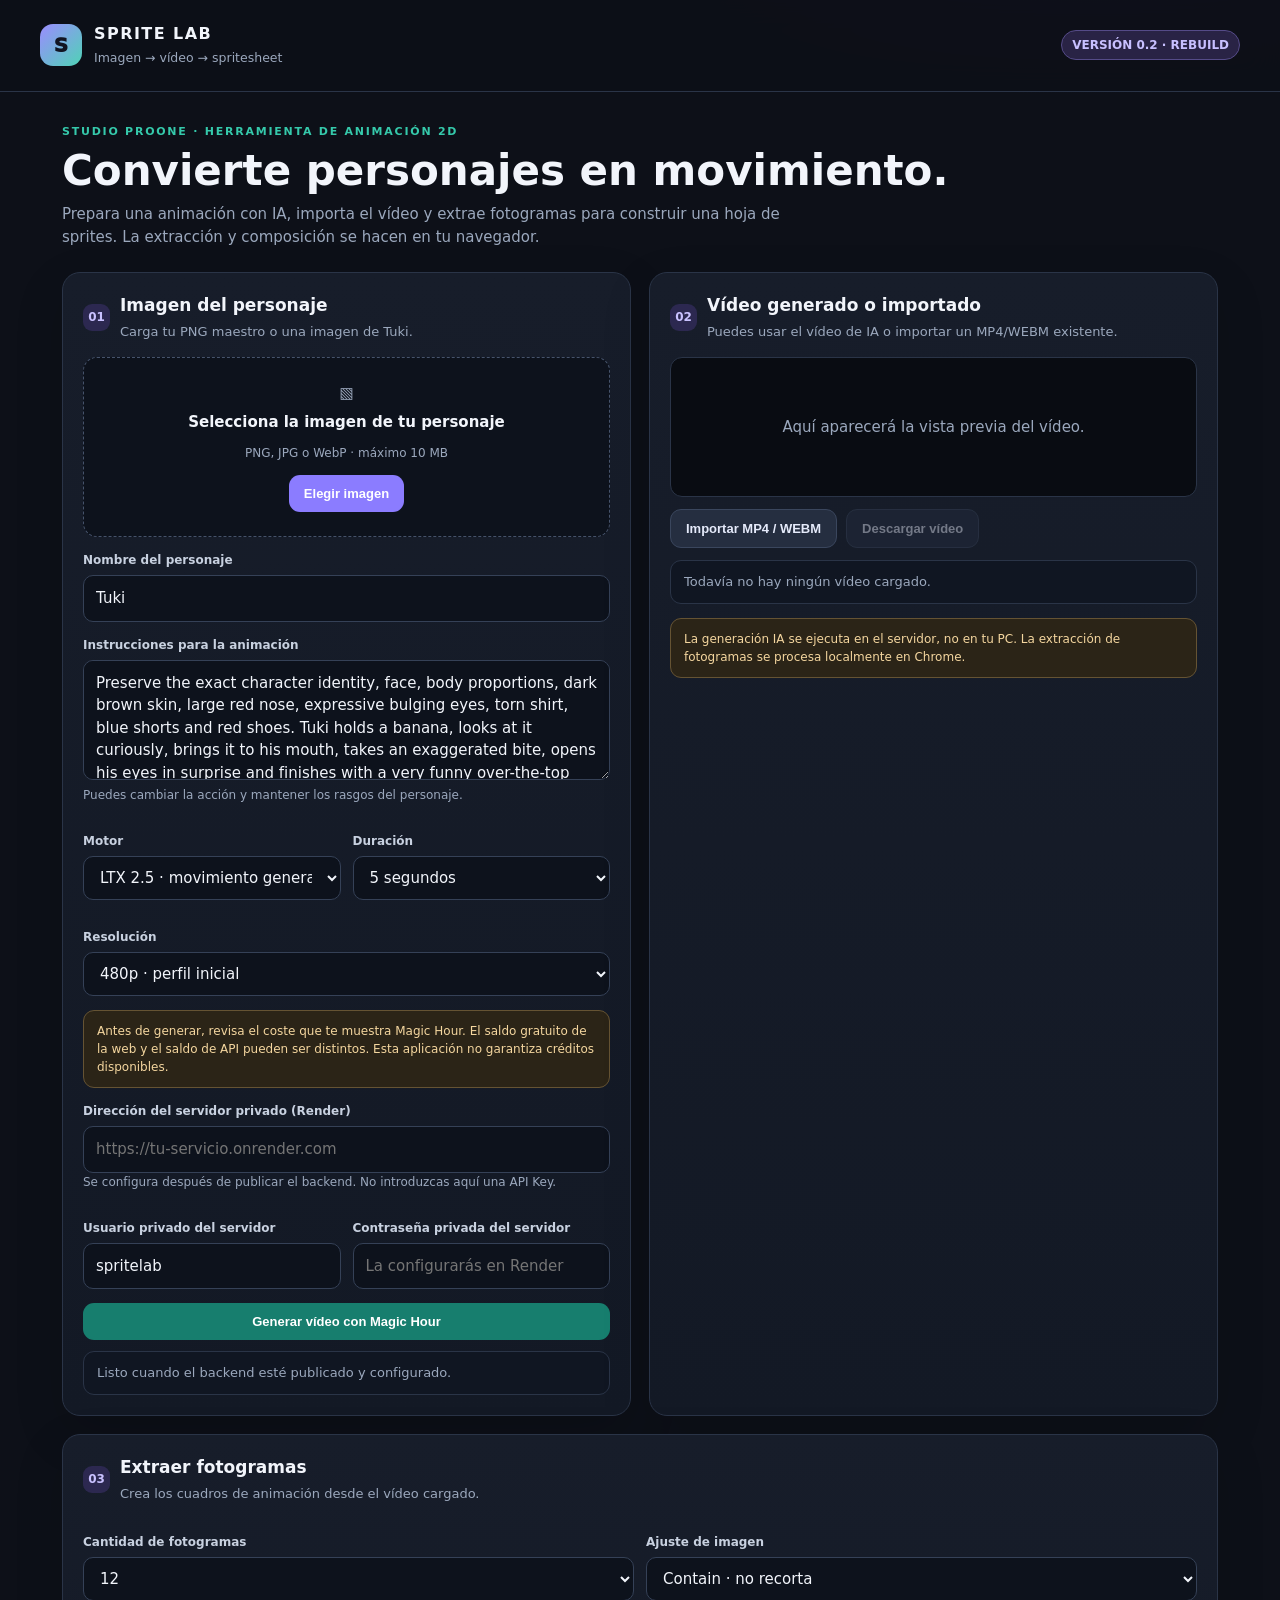
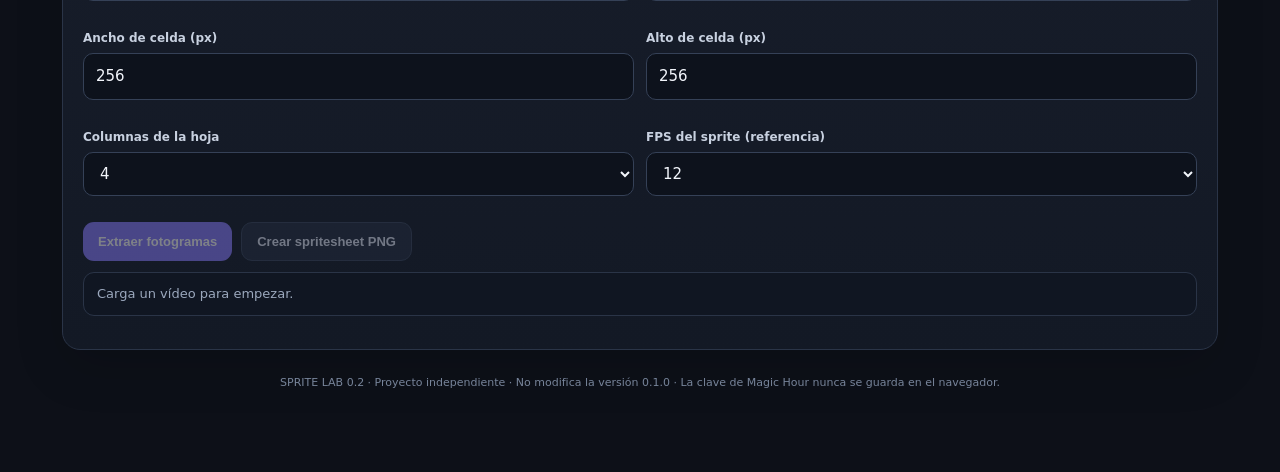
==== commit b4fde4e5: "Add files via upload" ====
--- a/index.html
+++ b/index.html
@@ -1,247 +1,138 @@
-<!DOCTYPE html>
+<!doctype html>
 <html lang="es">
 <head>
-  <meta charset="UTF-8" />
-  <meta name="viewport" content="width=device-width, initial-scale=1, viewport-fit=cover" />
-  <meta name="theme-color" content="#1a1a1a" />
-  <meta name="color-scheme" content="dark" />
-  <title>Taller</title>
-  <link rel="manifest" href="manifest.json" />
-  <link rel="icon" href="icons/favicon-32.png" sizes="32x32" type="image/png" />
-  <link rel="icon" href="icons/icon-192.png" sizes="192x192" type="image/png" />
-  <link rel="apple-touch-icon" href="icons/icon-192.png" />
-  <!-- iOS: instalar en pantalla de inicio con aspecto de app nativa -->
-  <meta name="apple-mobile-web-app-capable" content="yes" />
-  <meta name="mobile-web-app-capable" content="yes" />
-  <meta name="apple-mobile-web-app-status-bar-style" content="black-translucent" />
-  <meta name="apple-mobile-web-app-title" content="Taller" />
-  <link rel="stylesheet" href="css/styles.min.css?v=56e" />
-  <!-- ===== SPLASH v54 (inline: se pinta ANTES de descargar cualquier JS) =====
-       Anillo de progreso circular (conic-gradient) + logo con halo pulsante,
-       brillo de barrido y fundido de salida. Rápido de pintar: solo CSS. -->
-  <style>
-    #edrSplash{position:fixed;inset:0;z-index:9999;display:flex;flex-direction:column;align-items:center;justify-content:center;gap:16px;background:radial-gradient(120% 120% at 50% 0%,#151515 0%,#0d0d0d 55%,#0a0a0a 100%);color:#e8e8e8;font-family:system-ui,-apple-system,'Segoe UI',Roboto,sans-serif;transition:opacity .4s ease}
-    #edrSplash.done{opacity:0;pointer-events:none}
-    #edrSplash .sp-wrap{position:relative;width:104px;height:104px;display:flex;align-items:center;justify-content:center}
-    #edrSplash .sp-ring{position:absolute;inset:0;border-radius:50%;
-      background:conic-gradient(#e05555 calc(var(--sp,0)*1%),rgba(255,255,255,.09) 0);
-      -webkit-mask:radial-gradient(farthest-side,transparent calc(100% - 7px),#000 calc(100% - 6px));
-      mask:radial-gradient(farthest-side,transparent calc(100% - 7px),#000 calc(100% - 6px));
-      animation:sp-spin 14s linear infinite;transition:background .3s ease}
-    @keyframes sp-spin{to{transform:rotate(1turn)}}
-    #edrSplash .sp-logo{width:84px;height:84px;border-radius:22px;position:relative;overflow:hidden;background:linear-gradient(145deg,#1f1f1f,#141414);border:1px solid rgba(255,255,255,.08);box-shadow:0 12px 40px rgba(0,0,0,.55),0 0 0 0 rgba(224,85,85,.35),inset 0 1px 0 rgba(255,255,255,.06);display:flex;align-items:center;justify-content:center;color:#e05555}
-    #edrSplash .sp-logo::after{content:'';position:absolute;inset:0;background:linear-gradient(105deg,transparent 40%,rgba(255,255,255,.14) 50%,transparent 60%);transform:translateX(-120%);animation:sp-shine 2.6s ease-in-out infinite}
-    @keyframes sp-shine{60%,100%{transform:translateX(120%)}}
-    #edrSplash .sp-logo svg{width:50px;height:50px;animation:sp-pulse 2.2s ease-in-out infinite;filter:drop-shadow(0 2px 8px rgba(224,85,85,.45))}
-    @keyframes sp-pulse{0%,100%{transform:scale(1);opacity:1}50%{transform:scale(.93);opacity:.8}}
-    #edrSplash .sp-name{font-size:26px;font-weight:800;letter-spacing:.5px;background:linear-gradient(90deg,#fff 40%,#e05555 90%);-webkit-background-clip:text;background-clip:text;color:transparent}
-    #edrSplash .sp-msg{font-size:12.5px;color:#9a9a9a;min-height:16px;letter-spacing:.2px}
-    #edrSplash .sp-pct{font-size:11px;color:#7c7c7c;font-variant-numeric:tabular-nums;letter-spacing:.8px}
-    #edrSplash .sp-ver{position:absolute;bottom:22px;font-size:10.5px;color:#5a5a5a;letter-spacing:1.5px}
-    @media (prefers-reduced-motion:reduce){#edrSplash .sp-ring,#edrSplash .sp-logo::after,#edrSplash .sp-logo svg{animation:none}}
-  </style>
+<meta charset="utf-8"><meta name="viewport" content="width=device-width, initial-scale=1">
+<meta name="theme-color" content="#10131c"><title>SPRITE LAB 0.2</title>
+<style>
+:root{color-scheme:dark;--bg:#0d1018;--panel:#151a26;--panel2:#1b2231;--line:#2a3447;--text:#f2f5fb;--muted:#9ba8bd;--accent:#8b7cff;--accent2:#35c9ab;--warn:#ffca72;--danger:#ff7f87}
+*{box-sizing:border-box}body{margin:0;background:radial-gradient(1100px 550px at 85% -10%,#29244b 0%,transparent 55%),var(--bg);color:var(--text);font:15px/1.5 Inter,ui-sans-serif,system-ui,-apple-system,Segoe UI,Roboto,Arial,sans-serif}
+header{display:flex;align-items:center;justify-content:space-between;gap:20px;padding:22px max(22px,calc((100vw - 1200px)/2));border-bottom:1px solid var(--line);background:#0d1018dd;position:sticky;top:0;z-index:5;backdrop-filter:blur(16px)}.brand{display:flex;align-items:center;gap:12px}.logo{width:42px;height:42px;border-radius:13px;background:linear-gradient(135deg,#9b8cff,#4fd3b6);display:grid;place-items:center;color:#111522;font-weight:950;font-size:20px}.brand strong{display:block;font-size:16px;letter-spacing:.09em}.brand small{color:var(--muted)}.version{color:#c8c0ff;border:1px solid #554b88;background:#292345;padding:5px 10px;border-radius:99px;font-size:12px;font-weight:700}
+main{max-width:1200px;margin:0 auto;padding:32px 22px 70px}.hero{margin:0 0 24px}.eyebrow{color:var(--accent2);font-size:11px;font-weight:800;letter-spacing:.16em;text-transform:uppercase}.hero h1{font-size:clamp(28px,4vw,42px);line-height:1.12;margin:7px 0 9px}.hero p{margin:0;color:var(--muted);max-width:720px}.layout{display:grid;grid-template-columns:1fr 1fr;gap:18px}.panel{background:linear-gradient(180deg,#171d2a,#131925);border:1px solid var(--line);border-radius:18px;padding:20px;box-shadow:0 18px 50px #0002;min-width:0}.panel.full{grid-column:1/-1}.panel-head{display:flex;align-items:center;gap:10px;margin-bottom:16px}.step{width:27px;height:27px;border-radius:9px;display:grid;place-items:center;background:#2c2850;color:#c9c1ff;font-size:12px;font-weight:850}.panel h2{margin:0;font-size:17px}.sub{color:var(--muted);font-size:13px;margin:3px 0 0}.drop{border:1px dashed #46536b;border-radius:14px;min-height:180px;background:#0d121c;display:grid;place-items:center;overflow:hidden;position:relative;text-align:center;padding:18px}.drop img{max-width:100%;max-height:300px;object-fit:contain;display:none}.drop.has-image img{display:block}.drop.has-image .empty{display:none}.empty{color:var(--muted)}.empty b{display:block;color:var(--text);margin:7px 0}.file{display:none}.btn,button{border:0;border-radius:11px;padding:11px 15px;background:var(--accent);color:white;font-weight:750;cursor:pointer;font-size:13px;transition:.15s}.btn:hover,button:hover{filter:brightness(1.09);transform:translateY(-1px)}button:disabled{opacity:.45;cursor:not-allowed;transform:none}.btn.secondary,button.secondary{background:#252e40;color:#e5eafa;border:1px solid #3a465d}.btn.green,button.green{background:#177e6e}.btn.danger{background:#67313d}.actions{display:flex;flex-wrap:wrap;gap:9px;margin-top:12px}.field{margin:14px 0}.field label{display:block;font-size:12px;font-weight:750;color:#c8d1e0;margin-bottom:6px}.field input,.field select,.field textarea{width:100%;background:#0d121c;border:1px solid #354157;border-radius:10px;color:var(--text);padding:11px 12px;font:inherit;outline:none}.field textarea{resize:vertical;min-height:120px}.field input:focus,.field select:focus,.field textarea:focus{border-color:var(--accent)}.row2{display:grid;grid-template-columns:1fr 1fr;gap:12px}.hint{color:var(--muted);font-size:12px}.notice{border:1px solid #655333;background:#2b2417;color:#f4d69f;padding:11px 13px;border-radius:11px;font-size:12px;margin:14px 0}.status{border:1px solid var(--line);border-radius:11px;padding:11px 13px;background:#101622;color:var(--muted);font-size:13px;min-height:44px}.status.ok{border-color:#236d5e;color:#a6ecd9}.status.err{border-color:#7c3c4b;color:#ffc1c5}.status.work{border-color:#6654a1;color:#d0c7ff}.bar{height:6px;background:#293245;border-radius:99px;overflow:hidden;margin-top:10px;display:none}.bar span{height:100%;width:0;display:block;background:linear-gradient(90deg,var(--accent),var(--accent2));transition:width .2s}.video-wrap{background:#090c12;border:1px solid var(--line);border-radius:12px;min-height:140px;display:grid;place-items:center;overflow:hidden}.video-wrap video{width:100%;max-height:420px;display:block}.video-wrap .placeholder{padding:35px;color:var(--muted);text-align:center}.grid-preview{display:grid;grid-template-columns:repeat(6,1fr);gap:8px;margin-top:13px}.thumb{background:#0c111a;border:1px solid var(--line);border-radius:8px;aspect-ratio:1;overflow:hidden;display:grid;place-items:center}.thumb img{width:100%;height:100%;object-fit:contain}.download-row{display:flex;flex-wrap:wrap;gap:9px;margin-top:12px}.foot{color:#77849a;text-align:center;font-size:11px;margin-top:25px}.tiny{font-size:11px;color:var(--muted)}
+@media(max-width:820px){.layout{grid-template-columns:1fr}.panel.full{grid-column:auto}header{padding:15px 18px}.grid-preview{grid-template-columns:repeat(4,1fr)}}
+</style>
 </head>
 <body>
-  <!-- SPLASH: se oculta desde app.js tras el primer render real -->
-  <div id="edrSplash" aria-hidden="true">
-    <div class="sp-wrap">
-      <div class="sp-ring" id="spRing"></div>
-      <div class="sp-logo">
-        <svg viewBox="0 0 64 64" xmlns="http://www.w3.org/2000/svg">
-          <g fill="none" stroke="currentColor" stroke-width="2.8" stroke-linecap="round" stroke-linejoin="round">
-            <circle cx="32" cy="32" r="26" stroke-opacity=".25"/>
-            <path d="M16 48 L36 28" />
-            <path d="M14 50 a4 4 0 1 1 5 -5" />
-            <path d="M44 22 a8 8 0 1 0 -12 -8 l6 6 -4 4 -6 -6 a8 8 0 0 0 12 8 z" fill="currentColor" fill-opacity=".2"/>
-            <path d="M50 14 L30 34" />
-            <path d="M52 12 l4 4 -4 4 -4 -4 z" fill="currentColor" fill-opacity=".3"/>
-          </g>
-        </svg>
-      </div>
-    </div>
-    <div class="sp-name">Taller</div>
-    <div class="sp-msg" id="spMsg">Preparando almacenamiento…</div>
-    <div class="sp-pct" id="spPct">0%</div>
-    <div class="sp-ver">EDR · v55</div>
-  </div>
-  <!-- LOGIN -->
-  <section id="loginScreen" class="login-screen hidden">
-    <div class="login-card">
-      <div class="logo-circle" id="loginLogo"></div>
-      <h1 id="loginTitle" class="brand-name">Taller</h1>
-      <p class="muted">Acceso del técnico</p>
-      <div class="pwd-wrap">
-        <input type="password" id="loginPass" placeholder="Contraseña" autocomplete="current-password" />
-        <button type="button" class="pwd-eye" data-pwd-toggle aria-label="Mostrar contraseña">
-          <svg viewBox="0 0 24 24" class="ico eye-on"><path d="M12 5c-7 0-11 7-11 7s4 7 11 7 11-7 11-7-4-7-11-7zm0 12a5 5 0 1 1 0-10 5 5 0 0 1 0 10zm0-8a3 3 0 1 0 0 6 3 3 0 0 1 0-6z"/></svg>
-          <svg viewBox="0 0 24 24" class="ico eye-off"><path d="M2 4.3L3.3 3l18 18-1.3 1.3-3-3A12 12 0 0 1 12 20C5 20 1 13 1 13a17 17 0 0 1 4.4-5.1L2 4.3zM12 8a5 5 0 0 1 5 5c0 .7-.1 1.3-.4 1.9l-2-2A3 3 0 0 0 12 10c-.3 0-.6 0-.9.1l-2-2C9.7 8 10.8 8 12 8zm0-3c7 0 11 7 11 7a17 17 0 0 1-3.2 4l-1.4-1.4A14 14 0 0 0 21 13s-3.5-6-9-6c-.8 0-1.5.1-2.2.3L8.3 5.9C9.5 5.3 10.7 5 12 5z"/></svg>
-        </button>
-      </div>
-      <button class="btn-primary" id="loginBtn">Entrar</button>
-      <button type="button" id="forgotBtn" class="forgot-link">¿Olvidaste tu contraseña?</button>
-      <p id="loginError" class="err hidden">Contraseña incorrecta</p>
-    </div>
-    <footer class="credit">
-      <svg viewBox="0 0 24 24" class="crown"><path d="M3 18h18v2H3zm0-2l2-9 4 4 3-7 3 7 4-4 2 9H3z"/></svg>
-      <span>Creado por <b>Edrian Cruz Down</b></span>
-    </footer>
-  </section>
-
-  <!-- APP -->
-  <div id="app" class="hidden">
-    <header class="topbar">
-      <div class="topbar-main">
-        <div class="brand-block">
-          <div class="brand-row">
-            <div class="brand-logo" id="appLogo"></div>
-            <h1 id="appTitle" class="brand-name">Taller</h1>
-          </div>
-          <div class="creator-row">
-            <div class="creator-left">
-              <svg viewBox="0 0 24 24" class="crown"><path d="M3 18h18v2H3zm0-2l2-9 4 4 3-7 3 7 4-4 2 9H3z"/></svg>
-              <span>Creado por <b>Edrian Cruz Down</b></span>
-            </div>
-            <div class="creator-right" id="creatorContacts"></div>
-          </div>
-        </div>
-        <div class="topbar-actions">
-          <button class="icon-btn" id="headerSearchBtn" title="Buscar" aria-label="Buscar">
-            <svg viewBox="0 0 24 24" class="ico"><path d="M21 20l-5.6-5.6a8 8 0 1 0-1.4 1.4L19.6 21.4 21 20zM4 10a6 6 0 1 1 12 0 6 6 0 0 1-12 0z"/></svg>
-          </button>
-          <button class="icon-btn" id="logoutBtn" title="Salir">
-            <svg viewBox="0 0 24 24" class="ico"><path d="M10 17l-1.4-1.4 2.6-2.6H3v-2h8.2L8.6 8.4 10 7l5 5-5 5zm10 2H12v-2h8V5h-8V3h8a2 2 0 0 1 2 2v14a2 2 0 0 1-2 2z"/></svg>
-          </button>
-        </div>
-      </div>
-    </header>
-
-    <main id="view"></main>
-
-    <nav class="tabbar">
-      <button class="tab active" data-view="dashboard">
-        <svg viewBox="0 0 24 24" class="ico"><path d="M3 13h8V3H3v10zm0 8h8v-6H3v6zm10 0h8V11h-8v10zm0-18v6h8V3h-8z"/></svg>
-        <span>Inicio</span>
-      </button>
-      <button class="tab" data-view="repairs">
-        <svg viewBox="0 0 24 24" class="ico"><path d="M22 7l-5-5-3 3 5 5 3-3zM2 22l8.5-8.5 2.5 2.5L4.5 24.5 2 22zm10-10l5 5L7 27H2v-5l10-10z"/></svg>
-        <span>Reparaciones</span>
-      </button>
-      <button class="tab" data-view="search" aria-label="Buscar">
-        <svg viewBox="0 0 24 24" class="ico"><path d="M21 20l-5.6-5.6a8 8 0 1 0-1.4 1.4L19.6 21.4 21 20zM4 10a6 6 0 1 1 12 0 6 6 0 0 1-12 0z"/></svg>
-        <span>Buscar</span>
-      </button>
-      <span class="tab tab-spacer" aria-hidden="true"></span>
-      <button class="tab fab-tab" data-view="chooser" aria-label="Agregar">
-        <svg viewBox="0 0 24 24" class="ico"><path d="M19 13h-6v6h-2v-6H5v-2h6V5h2v6h6v2z"/></svg>
-      </button>
-      <button class="tab" data-view="summary">
-        <svg viewBox="0 0 24 24" class="ico"><path d="M5 9.2h3v9H5v-9zm5.5-5h3v14h-3v-14zM16 13h3v5.2h-3V13z"/></svg>
-        <span>Resumen</span>
-      </button>
-      <button class="tab" data-view="sales">
-        <svg viewBox="0 0 24 24" class="ico"><path d="M7 18a2 2 0 1 0 0 4 2 2 0 0 0 0-4zm10 0a2 2 0 1 0 0 4 2 2 0 0 0 0-4zM7.2 14.6l.9-1.6h7.5a2 2 0 0 0 1.8-1.1l3.2-6.1L18.8 5l-3.2 6H8.5L4.3 2H1v2h2l3.6 7.6-1.4 2.5C4.5 15.4 5.4 17 6.9 17H19v-2H7.4l-.2-.4z"/></svg>
-        <span>Comp/Vent</span>
-      </button>
-      <button class="tab" data-view="admin">
-        <svg viewBox="0 0 24 24" class="ico"><path d="M19.4 13a7.5 7.5 0 0 0 0-2l2-1.6-2-3.4-2.4 1a7 7 0 0 0-1.7-1l-.4-2.5h-4l-.4 2.5a7 7 0 0 0-1.7 1l-2.4-1-2 3.4 2 1.6a7.5 7.5 0 0 0 0 2l-2 1.6 2 3.4 2.4-1a7 7 0 0 0 1.7 1l.4 2.5h4l.4-2.5a7 7 0 0 0 1.7-1l2.4 1 2-3.4-2-1.6zM12 15.5a3.5 3.5 0 1 1 0-7 3.5 3.5 0 0 1 0 7z"/></svg>
-        <span>Admin</span>
-      </button>
-    </nav>
-  </div>
-
-  <!-- Modal -->
-  <div id="modal" class="modal hidden">
-    <div class="modal-card">
-      <button class="modal-close" id="modalClose">
-        <svg viewBox="0 0 24 24" class="ico"><path d="M19 6.4L17.6 5 12 10.6 6.4 5 5 6.4 10.6 12 5 17.6 6.4 19 12 13.4 17.6 19 19 17.6 13.4 12z"/></svg>
-      </button>
-      <div id="modalBody"></div>
-    </div>
-  </div>
-
-  <div id="toast" class="toast hidden"></div>
-
-  <script src="js/db.min.js?v=56e"></script>
-  <script src="js/sync.min.js?v=56e"></script>
-  <script src="js/auth.min.js?v=56e"></script>
-  <!-- v53: PWA no es crítico para el primer render → defer (no bloquea) -->
-  <script src="js/install.min.js?v=56e" defer></script>
-  <script src="js/ui.min.js?v=56e"></script>
-  <script src="js/views.min.js?v=56e"></script>
-  <script src="js/app.min.js?v=56e"></script>
-  <script>
-    // ====== Service Worker + auto-actualización (v40) ======
-    // La app se actualiza sola: al abrir, al recuperar conexión, al
-    // volver al primer plano (lo típico en móvil) y cada 6 h con la app
-    // abierta. El SW nuevo se activa de inmediato (SKIP_WAITING), borra
-    // la caché vieja, recarga y muestra el aviso de versión nueva.
-    (function(){
-      if (!('serviceWorker' in navigator)) return;
-      var hadController = !!navigator.serviceWorker.controller;
-      var reloaded = false;
-
-      navigator.serviceWorker.addEventListener('controllerchange', function(){
-        // Solo recarga si este documento YA estaba controlado por un SW
-        // anterior (evita el flash de la primera instalación) y no está
-        // en medio de rellenar un formulario.
-        if (reloaded || !hadController) return;
-        var busy = document.querySelector('.modal:not(.hidden) form, .form-sheet:not(.hidden) form, form.dirty');
-        if (busy){
-          try{ UI.toast('✓ Nueva versión descargada. Se aplicará al cerrar esta pantalla.'); }catch(_){}
-          return;
-        }
-        reloaded = true;
-        try{ UI.toast('⟳ Nueva versión — actualizando…'); }catch(_){}
-        setTimeout(function(){ location.reload(); }, 700);
-      });
-
-      window.addEventListener('load', function(){
-        var regPromise = navigator.serviceWorker.register('sw.js', {updateViaCache:'none'}).then(function(reg){
-          if (reg.waiting && navigator.serviceWorker.controller) reg.waiting.postMessage('SKIP_WAITING');
-          reg.addEventListener('updatefound', function(){
-            var nw = reg.installing;
-            if (!nw) return;
-            nw.addEventListener('statechange', function(){
-              if (nw.state === 'installed' && navigator.serviceWorker.controller) nw.postMessage('SKIP_WAITING');
-            });
-          });
-          return reg;
-        }).catch(function(){ return null; });
-        regPromise.then(function(reg){ if (reg) reg.update(); });
-
-        function checkForUpdate(reg){ if (reg) reg.update(); }
-        // Sondeo: al recuperar red / al volver al primer plano / cada 6 h
-        window.addEventListener('online', function(){ regPromise.then(checkForUpdate); });
-        document.addEventListener('visibilitychange', function(){
-          if (document.visibilityState === 'visible') regPromise.then(checkForUpdate);
-        });
-        setInterval(function(){ regPromise.then(checkForUpdate); }, 6*60*60*1000);
-
-        // Aviso "actualizada": compara la versión del SW activo con la
-        // última que vio este dispositivo (localStorage).
-        var tries = 0;
-        function checkVersion(){
-          var sw = navigator.serviceWorker.controller;
-          if (!sw){
-            if (++tries < 5) setTimeout(checkVersion, 1500);
-            return;
-          }
-          var seen = null;
-          try{ seen = localStorage.getItem('edr_sw_v'); }catch(_){}
-          var onv = function(e){
-            if (!e.data || e.data.type !== 'VERSION') return;
-            navigator.serviceWorker.removeEventListener('message', onv);
-            if (e.data.v && seen && String(seen) !== String(e.data.v)){
-              try{ UI.toast('✓ App actualizada a la versión ' + e.data.v); }catch(_){}
-            }
-            try{ localStorage.setItem('edr_sw_v', String(e.data.v)); }catch(_){}
-          };
-          navigator.serviceWorker.addEventListener('message', onv);
-          sw.postMessage('GET_VERSION');
-        }
-        checkVersion();
-      });
-    })();
-  </script>
-</body>
-</html>
+<header><div class="brand"><div class="logo">S</div><div><strong>SPRITE LAB</strong><small>Imagen → vídeo → spritesheet</small></div></div><span class="version">VERSIÓN 0.2 · REBUILD</span></header>
+<main>
+<section class="hero"><div class="eyebrow">Studio ProOne · herramienta de animación 2D</div><h1>Convierte personajes en movimiento.</h1><p>Prepara una animación con IA, importa el vídeo y extrae fotogramas para construir una hoja de sprites. La extracción y composición se hacen en tu navegador.</p></section>
+<div class="layout">
+<section class="panel">
+ <div class="panel-head"><span class="step">01</span><div><h2>Imagen del personaje</h2><p class="sub">Carga tu PNG maestro o una imagen de Tuki.</p></div></div>
+ <div class="drop" id="imageDrop"><div class="empty">▧<b>Selecciona la imagen de tu personaje</b><span class="hint">PNG, JPG o WebP · máximo 10 MB</span><div class="actions" style="justify-content:center"><button id="chooseImage">Elegir imagen</button></div></div><img id="imagePreview" alt="Vista previa del personaje"></div>
+ <input class="file" id="imageFile" type="file" accept="image/png,image/jpeg,image/webp">
+ <div class="field"><label for="characterName">Nombre del personaje</label><input id="characterName" value="Tuki" maxlength="60"></div>
+ <div class="field"><label for="prompt">Instrucciones para la animación</label><textarea id="prompt">Preserve the exact character identity, face, body proportions, dark brown skin, large red nose, expressive bulging eyes, torn shirt, blue shorts and red shoes. Tuki holds a banana, looks at it curiously, brings it to his mouth, takes an exaggerated bite, opens his eyes in surprise and finishes with a very funny over-the-top reaction. Smooth fluid 2D cartoon motion, consistent character design, full body visible and centered, static camera, clean simple background, no extra characters, no cuts, no camera movement, no redesign.</textarea><div class="hint">Puedes cambiar la acción y mantener los rasgos del personaje.</div></div>
+ <div class="row2"><div class="field"><label for="model">Motor</label><select id="model"><option value="ltx-2.5">LTX 2.5 · movimiento general</option><option value="wan-2.2">WAN 2.2 · acción física</option></select></div><div class="field"><label for="duration">Duración</label><select id="duration"><option value="5">5 segundos</option></select></div></div>
+ <div class="field"><label for="resolution">Resolución</label><select id="resolution"><option value="480p">480p · perfil inicial</option></select></div>
+ <div class="notice">Antes de generar, revisa el coste que te muestra Magic Hour. El saldo gratuito de la web y el saldo de API pueden ser distintos. Esta aplicación no garantiza créditos disponibles.</div>
+ <div class="field"><label for="backendUrl">Dirección del servidor privado (Render)</label><input id="backendUrl" placeholder="https://tu-servicio.onrender.com" autocomplete="url"><div class="hint">Se configura después de publicar el backend. No introduzcas aquí una API Key.</div></div>
+ <div class="row2"><div class="field"><label for="apiUser">Usuario privado del servidor</label><input id="apiUser" value="spritelab" autocomplete="username"></div><div class="field"><label for="apiPass">Contraseña privada del servidor</label><input id="apiPass" type="password" autocomplete="current-password" placeholder="La configurarás en Render"></div></div>
+ <button class="green" id="generateBtn" style="width:100%">Generar vídeo con Magic Hour</button>
+ <div class="bar" id="genBar"><span id="genBarFill"></span></div><div class="status" id="genStatus" style="margin-top:11px">Listo cuando el backend esté publicado y configurado.</div>
+</section>
+<section class="panel">
+ <div class="panel-head"><span class="step">02</span><div><h2>Vídeo generado o importado</h2><p class="sub">Puedes usar el vídeo de IA o importar un MP4/WEBM existente.</p></div></div>
+ <div class="video-wrap" id="videoWrap"><div class="placeholder">Aquí aparecerá la vista previa del vídeo.</div><video id="videoPreview" controls playsinline style="display:none"></video></div>
+ <input class="file" id="videoFile" type="file" accept="video/mp4,video/webm,video/quicktime">
+ <div class="actions"><button class="secondary" id="importVideoBtn">Importar MP4 / WEBM</button><button class="secondary" id="downloadVideoBtn" disabled>Descargar vídeo</button></div>
+ <div class="status" id="videoStatus" style="margin-top:12px">Todavía no hay ningún vídeo cargado.</div>
+ <div class="notice">La generación IA se ejecuta en el servidor, no en tu PC. La extracción de fotogramas se procesa localmente en Chrome.</div>
+</section>
+<section class="panel full">
+ <div class="panel-head"><span class="step">03</span><div><h2>Extraer fotogramas</h2><p class="sub">Crea los cuadros de animación desde el vídeo cargado.</p></div></div>
+ <div class="row2"><div class="field"><label for="frameCount">Cantidad de fotogramas</label><select id="frameCount"><option>8</option><option selected>12</option><option>16</option><option>20</option><option>24</option><option>32</option><option>48</option></select></div><div class="field"><label for="fitMode">Ajuste de imagen</label><select id="fitMode"><option value="contain">Contain · no recorta</option><option value="cover">Cover · rellena la celda</option></select></div></div>
+ <div class="row2"><div class="field"><label for="cellWidth">Ancho de celda (px)</label><input id="cellWidth" type="number" min="32" max="1024" value="256"></div><div class="field"><label for="cellHeight">Alto de celda (px)</label><input id="cellHeight" type="number" min="32" max="1024" value="256"></div></div>
+ <div class="row2"><div class="field"><label for="columns">Columnas de la hoja</label><select id="columns"><option>2</option><option>3</option><option selected>4</option><option>5</option><option>6</option><option>8</option></select></div><div class="field"><label for="fps">FPS del sprite (referencia)</label><select id="fps"><option>8</option><option>10</option><option selected>12</option><option>15</option><option>24</option><option>30</option></select></div></div>
+ <div class="actions"><button id="extractBtn" disabled>Extraer fotogramas</button><button class="secondary" id="makeSheetBtn" disabled>Crear spritesheet PNG</button></div>
+ <div class="bar" id="extractBar"><span id="extractBarFill"></span></div><div class="status" id="extractStatus" style="margin-top:11px">Carga un vídeo para empezar.</div>
+ <div id="frameGallery" class="grid-preview"></div>
+ <div id="sheetPreviewWrap" style="display:none;margin-top:16px"><div class="panel-head"><h2>Vista previa de la spritesheet</h2></div><div class="drop"><img id="sheetPreview" alt="Spritesheet" style="display:block;max-height:500px"></div><div class="download-row"><button class="green" id="downloadSheetBtn">Descargar PNG</button><button class="secondary" id="downloadManifestBtn">Descargar manifest.json</button></div></div>
+</section>
+</div>
+<p class="foot">SPRITE LAB 0.2 · Proyecto independiente · No modifica la versión 0.1.0 · La clave de Magic Hour nunca se guarda en el navegador.</p>
+</main>
+<script>
+(() => {
+'use strict';
+const $ = id => document.getElementById(id);
+let characterFile = null, videoUrl = null, frames = [], sheetBlob = null, manifest = null, resultVideoUrl = null;
+let authUser = '', authPass = '';
+const setStatus = (id, message, type='') => { const el=$(id); el.textContent=message; el.className='status'+(type?' '+type:''); };
+const setBar = (id, fillId, pct, visible=true) => { $(id).style.display=visible?'block':'none'; $(fillId).style.width=Math.max(0,Math.min(100,pct))+'%'; };
+const bytesText = n => n<1024*1024?(n/1024).toFixed(0)+' KB':(n/1024/1024).toFixed(1)+' MB';
+function revoke(url){if(url)URL.revokeObjectURL(url);}
+$('chooseImage').addEventListener('click',()=>$('imageFile').click());
+$('imageDrop').addEventListener('click',e=>{if(e.target.id!=='chooseImage')$('imageFile').click();});
+$('imageFile').addEventListener('change',()=>{
+ const f=$('imageFile').files[0]; if(!f)return;
+ if(!['image/png','image/jpeg','image/webp'].includes(f.type)||f.size>10*1024*1024){setStatus('genStatus','Usa PNG, JPG o WebP de máximo 10 MB.','err');return;}
+ characterFile=f; $('imagePreview').src=URL.createObjectURL(f); $('imageDrop').classList.add('has-image');
+ setStatus('genStatus',`Imagen cargada: ${f.name} (${bytesText(f.size)}).`,'ok');
+});
+$('backendUrl').value=localStorage.getItem('spriteLabBackendUrl')||'';
+$('backendUrl').addEventListener('change',()=>localStorage.setItem('spriteLabBackendUrl',$('backendUrl').value.trim().replace(/\/$/,'')));
+function basicHeader(){return 'Basic '+btoa(unescape(encodeURIComponent(authUser+':'+authPass)));}
+async function readJson(response){let data={};try{data=await response.json();}catch{}if(!response.ok)throw new Error(data.detail||`Error HTTP ${response.status}`);return data;}
+$('generateBtn').addEventListener('click', async()=>{
+ if(!characterFile){setStatus('genStatus','Primero carga la imagen del personaje.','err');return;}
+ const base=$('backendUrl').value.trim().replace(/\/$/,'');
+ if(!/^https:\/\//i.test(base)){setStatus('genStatus','Primero necesitamos la dirección HTTPS del backend publicado.','err');return;}
+ authUser=$('apiUser').value.trim(); authPass=$('apiPass').value;
+ if(!authUser||!authPass){setStatus('genStatus','Escribe el usuario y la contraseña privada configurados en Render.','err');return;}
+ const btn=$('generateBtn');btn.disabled=true;setBar('genBar','genBarFill',10,true);setStatus('genStatus','Enviando la imagen al servidor privado…','work');
+ try{
+  const form=new FormData();form.append('image',characterFile);form.append('prompt',$('prompt').value.trim());form.append('model',$('model').value);form.append('duration_seconds',$('duration').value);form.append('resolution',$('resolution').value);
+  const created=await readJson(await fetch(base+'/api/v1/videos',{method:'POST',headers:{Authorization:basicHeader()},body:form}));
+  setStatus('genStatus','Trabajo enviado. Magic Hour está generando el vídeo; puede tardar varios minutos.','work');setBar('genBar','genBarFill',20,true);
+  const started=Date.now(); let data;
+  while(Date.now()-started<20*60*1000){await new Promise(r=>setTimeout(r,5000));data=await readJson(await fetch(base+'/api/v1/videos/'+encodeURIComponent(created.job_id),{headers:{Authorization:basicHeader()}}));
+   if(data.status==='complete')break;if(data.status==='error')throw new Error(data.error||'La generación falló.');
+   const pct=Math.min(90,25+Math.floor((Date.now()-started)/(20*60*1000)*65));setBar('genBar','genBarFill',pct,true);setStatus('genStatus',data.status==='queued'?'En cola…':'Generando… No cierres esta página.','work');
+  }
+  if(!data||data.status!=='complete')throw new Error('La generación tardó demasiado. Comprueba el estado del servicio antes de volver a intentarlo.');
+  const fileResponse=await fetch(base+data.video_url,{headers:{Authorization:basicHeader()}});if(!fileResponse.ok)throw new Error('El vídeo terminó, pero no se pudo descargar desde el servidor.');
+  const blob=await fileResponse.blob();revoke(resultVideoUrl);resultVideoUrl=URL.createObjectURL(blob);loadVideoUrl(resultVideoUrl,'Vídeo generado con Magic Hour.');
+  setBar('genBar','genBarFill',100,true);setStatus('genStatus','¡Vídeo generado y descargado al navegador!','ok');
+ }catch(err){setStatus('genStatus',err.message||'Error inesperado.','err');setBar('genBar','genBarFill',0,false);}
+ finally{btn.disabled=false;}
+});
+function loadVideoUrl(url,message){
+ revoke(videoUrl);videoUrl=url;$('videoPreview').src=url;$('videoPreview').style.display='block';$('videoWrap').querySelector('.placeholder')?.remove();
+ $('videoPreview').onloadedmetadata=()=>{$('extractBtn').disabled=false;$('downloadVideoBtn').disabled=false;setStatus('videoStatus',`${message} Duración: ${$('videoPreview').duration.toFixed(2)} s.`,'ok');};
+ $('videoPreview').onerror=()=>setStatus('videoStatus','No se pudo leer el vídeo. Prueba MP4 H.264 o WebM compatible con Chrome.','err');
+}
+$('importVideoBtn').addEventListener('click',()=>$('videoFile').click());
+$('videoFile').addEventListener('change',()=>{const f=$('videoFile').files[0];if(!f)return;if(f.size>500*1024*1024){setStatus('videoStatus','El vídeo supera 500 MB.','err');return;}loadVideoUrl(URL.createObjectURL(f),`Vídeo importado: ${f.name}`);});
+$('downloadVideoBtn').addEventListener('click',()=>{if(!resultVideoUrl)return;const a=document.createElement('a');a.href=resultVideoUrl;a.download='sprite-lab-video.mp4';a.click();});
+function seek(video,time){return new Promise((resolve,reject)=>{if(Math.abs(video.currentTime-time)<0.001){resolve();return;}const done=()=>{cleanup();resolve();},fail=()=>{cleanup();reject(new Error('No se pudo posicionar el vídeo.'));},cleanup=()=>{video.removeEventListener('seeked',done);video.removeEventListener('error',fail);};video.addEventListener('seeked',done,{once:true});video.addEventListener('error',fail,{once:true});video.currentTime=time;});}
+function drawFit(ctx,source,w,h,mode){ctx.clearRect(0,0,w,h);const sw=source.videoWidth||source.width,sh=source.videoHeight||source.height;const scale=mode==='cover'?Math.max(w/sw,h/sh):Math.min(w/sw,h/sh);const dw=sw*scale,dh=sh*scale;ctx.drawImage(source,(w-dw)/2,(h-dh)/2,dw,dh);}
+$('extractBtn').addEventListener('click',async()=>{
+ const v=$('videoPreview');if(!v.src||!Number.isFinite(v.duration)||v.duration<=0){setStatus('extractStatus','Carga primero un vídeo válido.','err');return;}
+ const count=Number($('frameCount').value),w=Number($('cellWidth').value),h=Number($('cellHeight').value);
+ if(!Number.isInteger(w)||!Number.isInteger(h)||w<32||h<32||w>1024||h>1024){setStatus('extractStatus','El tamaño de celda debe estar entre 32 y 1024 px.','err');return;}
+ $('extractBtn').disabled=true;$('makeSheetBtn').disabled=true;frames=[];$('frameGallery').innerHTML='';setBar('extractBar','extractBarFill',0,true);setStatus('extractStatus','Extrayendo fotogramas en este navegador…','work');
+ try{
+  const end=Math.max(0,v.duration-Math.min(.05,v.duration*.005));
+  for(let i=0;i<count;i++){
+   const t=count===1?0:end*i/(count-1);await seek(v,t);
+   const c=document.createElement('canvas');c.width=w;c.height=h;drawFit(c.getContext('2d'),v,w,h,$('fitMode').value);frames.push(c);
+   setBar('extractBar','extractBarFill',(i+1)/count*100,true);
+  }
+  const gallery=$('frameGallery');frames.forEach((c,i)=>{const d=document.createElement('div');d.className='thumb';const img=document.createElement('img');img.src=c.toDataURL('image/png');img.alt='Frame '+(i+1);d.append(img);gallery.append(d);});
+  $('makeSheetBtn').disabled=false;setStatus('extractStatus',`${frames.length} fotogramas extraídos correctamente.`,'ok');
+ }catch(err){setStatus('extractStatus',err.message,'err');}finally{$('extractBtn').disabled=false;}
+});
+$('makeSheetBtn').addEventListener('click',()=>{
+ if(!frames.length)return;const cols=Number($('columns').value),w=frames[0].width,h=frames[0].height,rows=Math.ceil(frames.length/cols);
+ if(cols*w*rows*h>100000000){setStatus('extractStatus','La hoja resultante es demasiado grande. Reduce el tamaño o las columnas.','err');return;}
+ const sheet=document.createElement('canvas');sheet.width=cols*w;sheet.height=rows*h;const ctx=sheet.getContext('2d');frames.forEach((f,i)=>ctx.drawImage(f,(i%cols)*w,Math.floor(i/cols)*h));
+ sheet.toBlob(blob=>{if(!blob){setStatus('extractStatus','No se pudo crear el PNG.','err');return;}sheetBlob=blob;const url=URL.createObjectURL(blob);$('sheetPreview').src=url;$('sheetPreviewWrap').style.display='block';
+ manifest={project:'SPRITE LAB 0.2',created_at:new Date().toISOString(),source_duration_seconds:$('videoPreview').duration,frame_count:frames.length,columns:cols,rows,cell_width:w,cell_height:h,fps:Number($('fps').value),fit:$('fitMode').value,frames:frames.map((_,i)=>({index:i,x:(i%cols)*w,y:Math.floor(i/cols)*h}))};
+ setStatus('extractStatus',`Spritesheet lista: ${sheet.width} × ${sheet.height} px.`,'ok');},'image/png');
+});
+$('downloadSheetBtn').addEventListener('click',()=>downloadBlob(sheetBlob,'spritesheet.png'));
+$('downloadManifestBtn').addEventListener('click',()=>downloadBlob(new Blob([JSON.stringify(manifest,null,2)],{type:'application/json'}),'manifest.json'));
+function downloadBlob(blob,name){if(!blob)return;const url=URL.createObjectURL(blob),a=document.createElement('a');a.href=url;a.download=name;a.click();setTimeout(()=>URL.revokeObjectURL(url),2000);}
+})();
+</script>
+</body></html>
